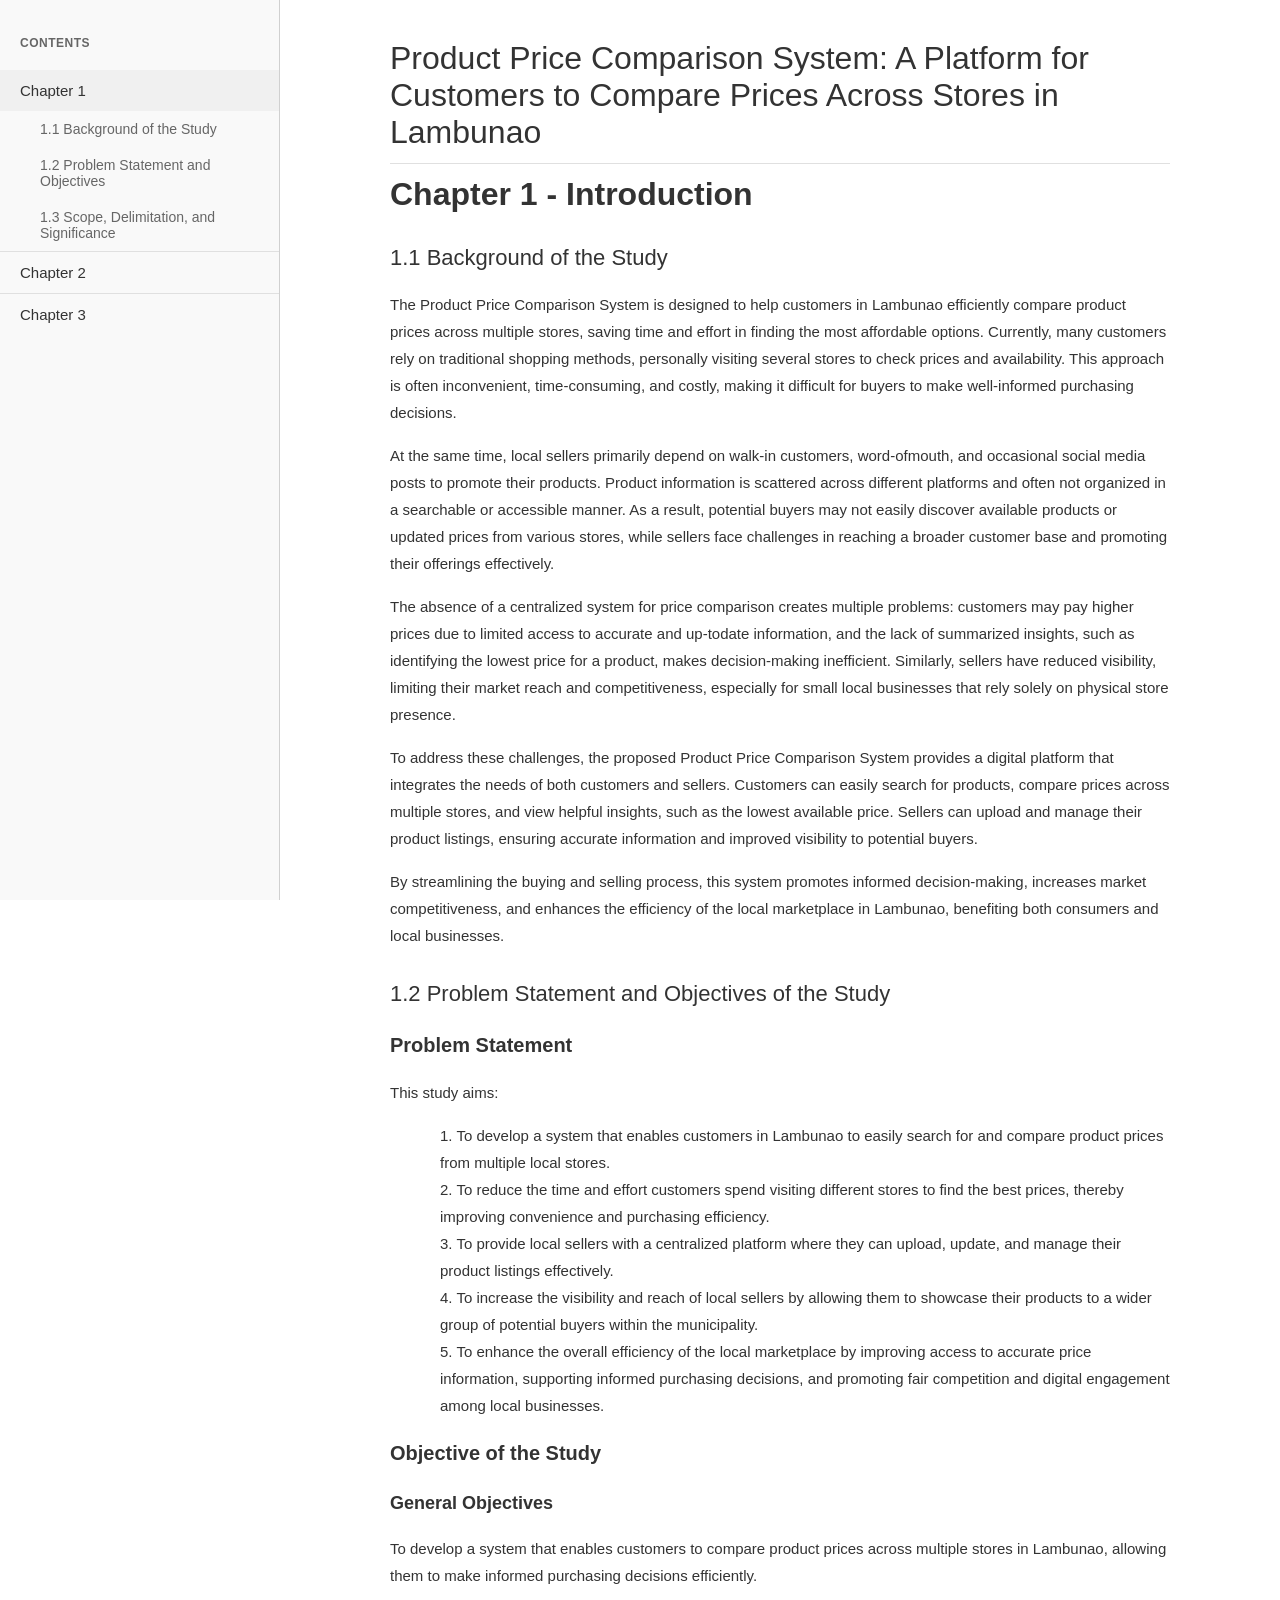
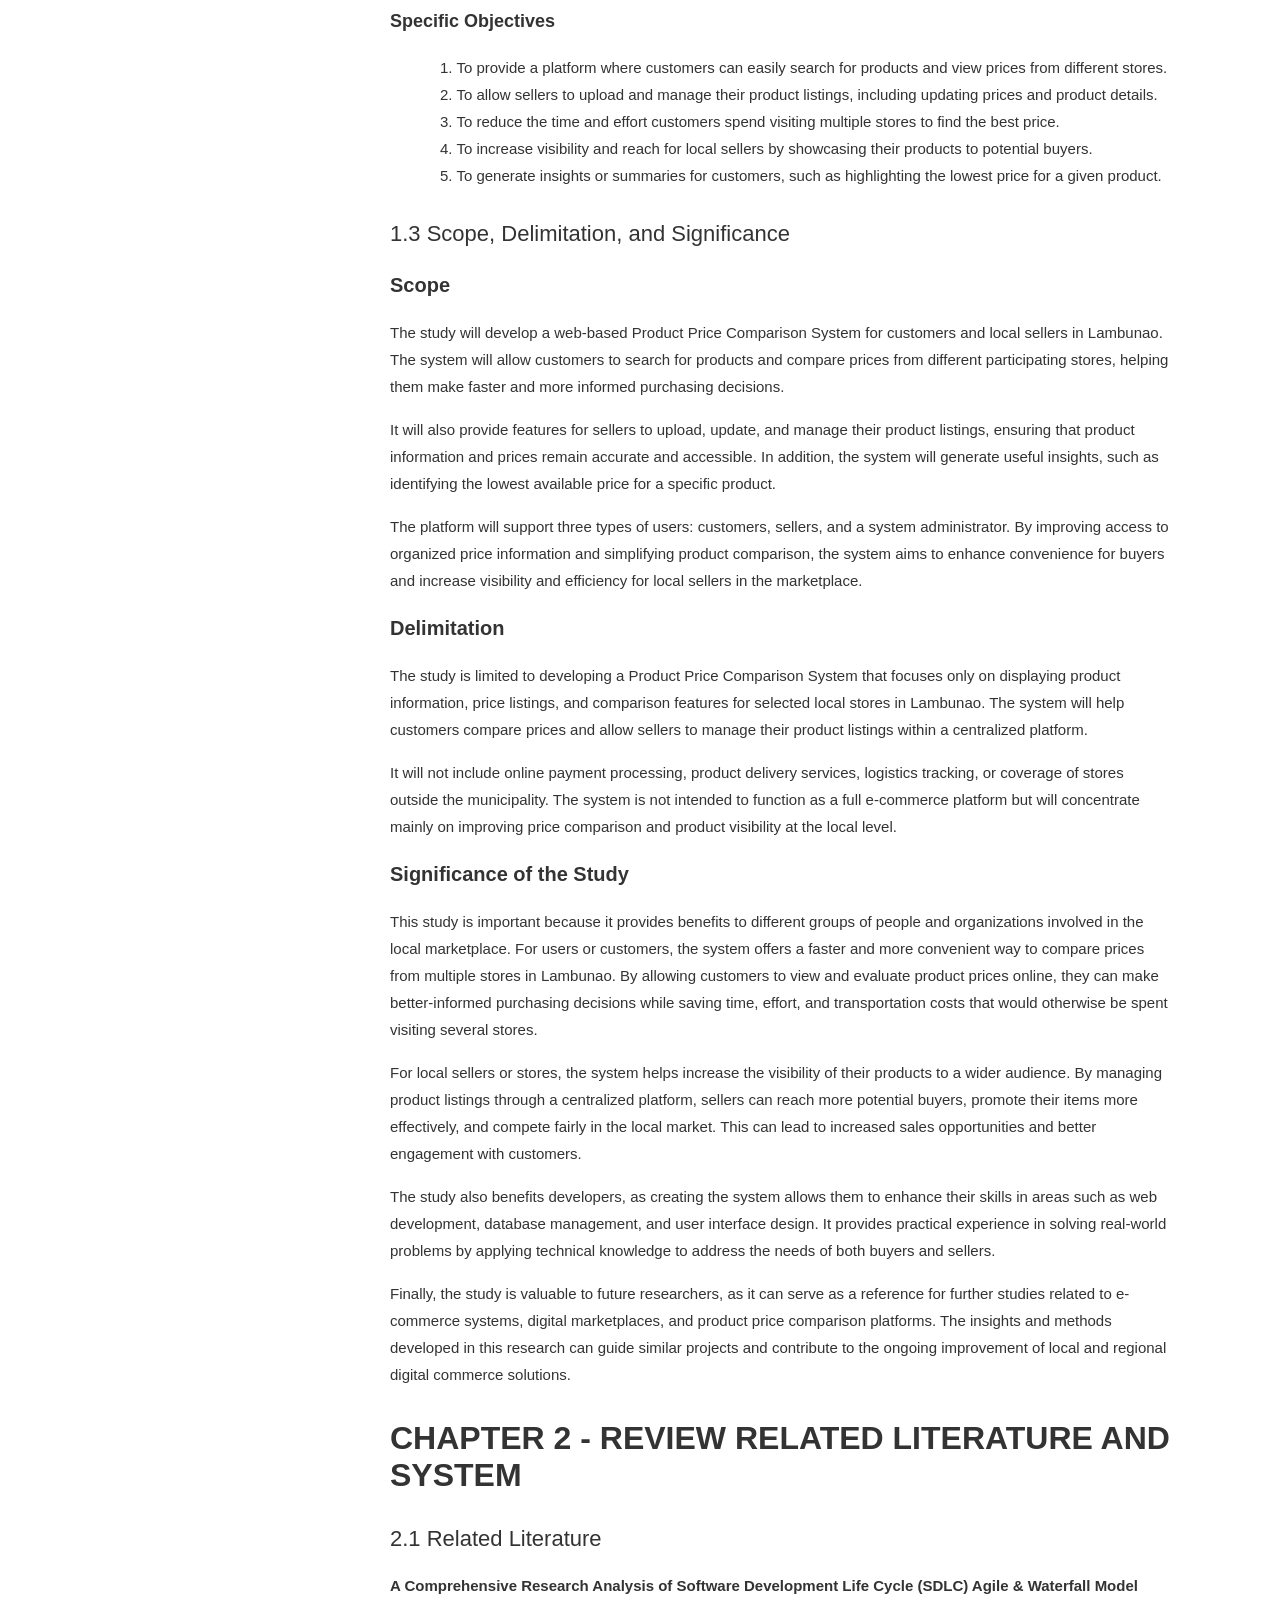
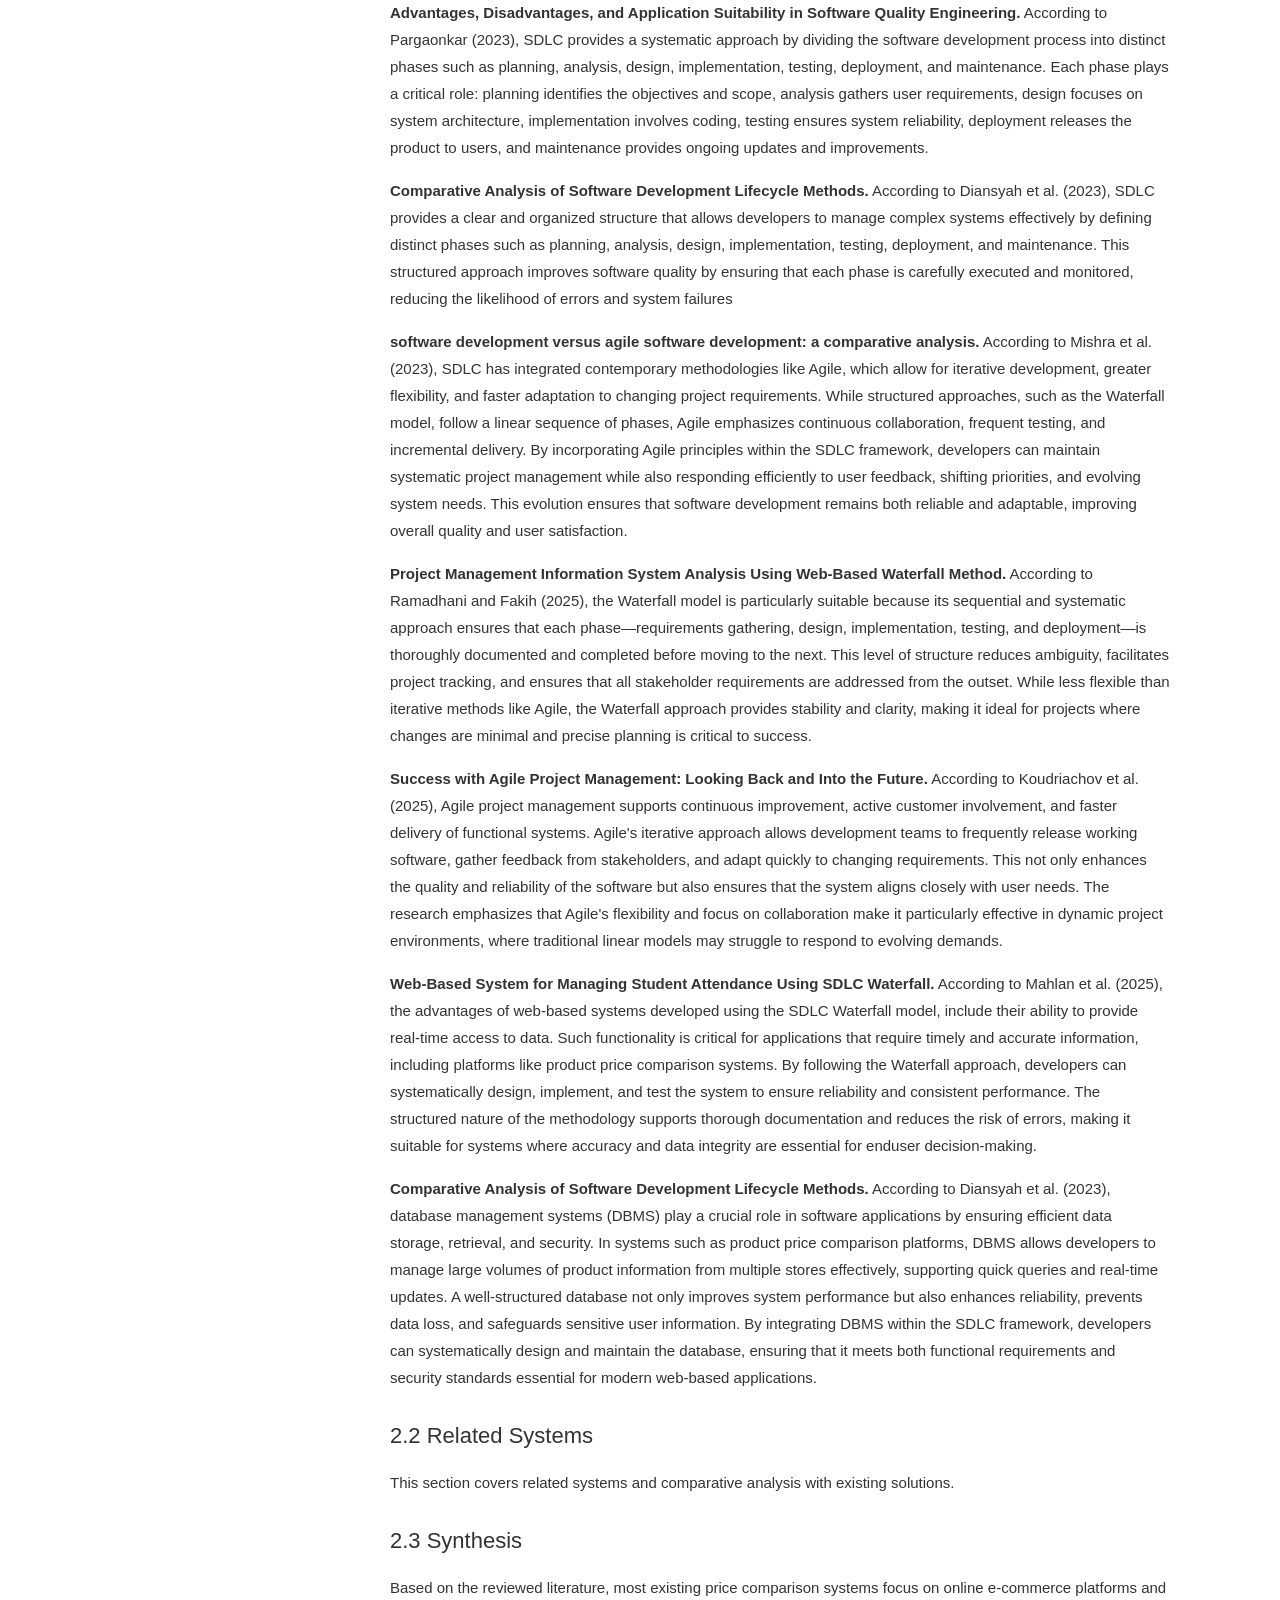
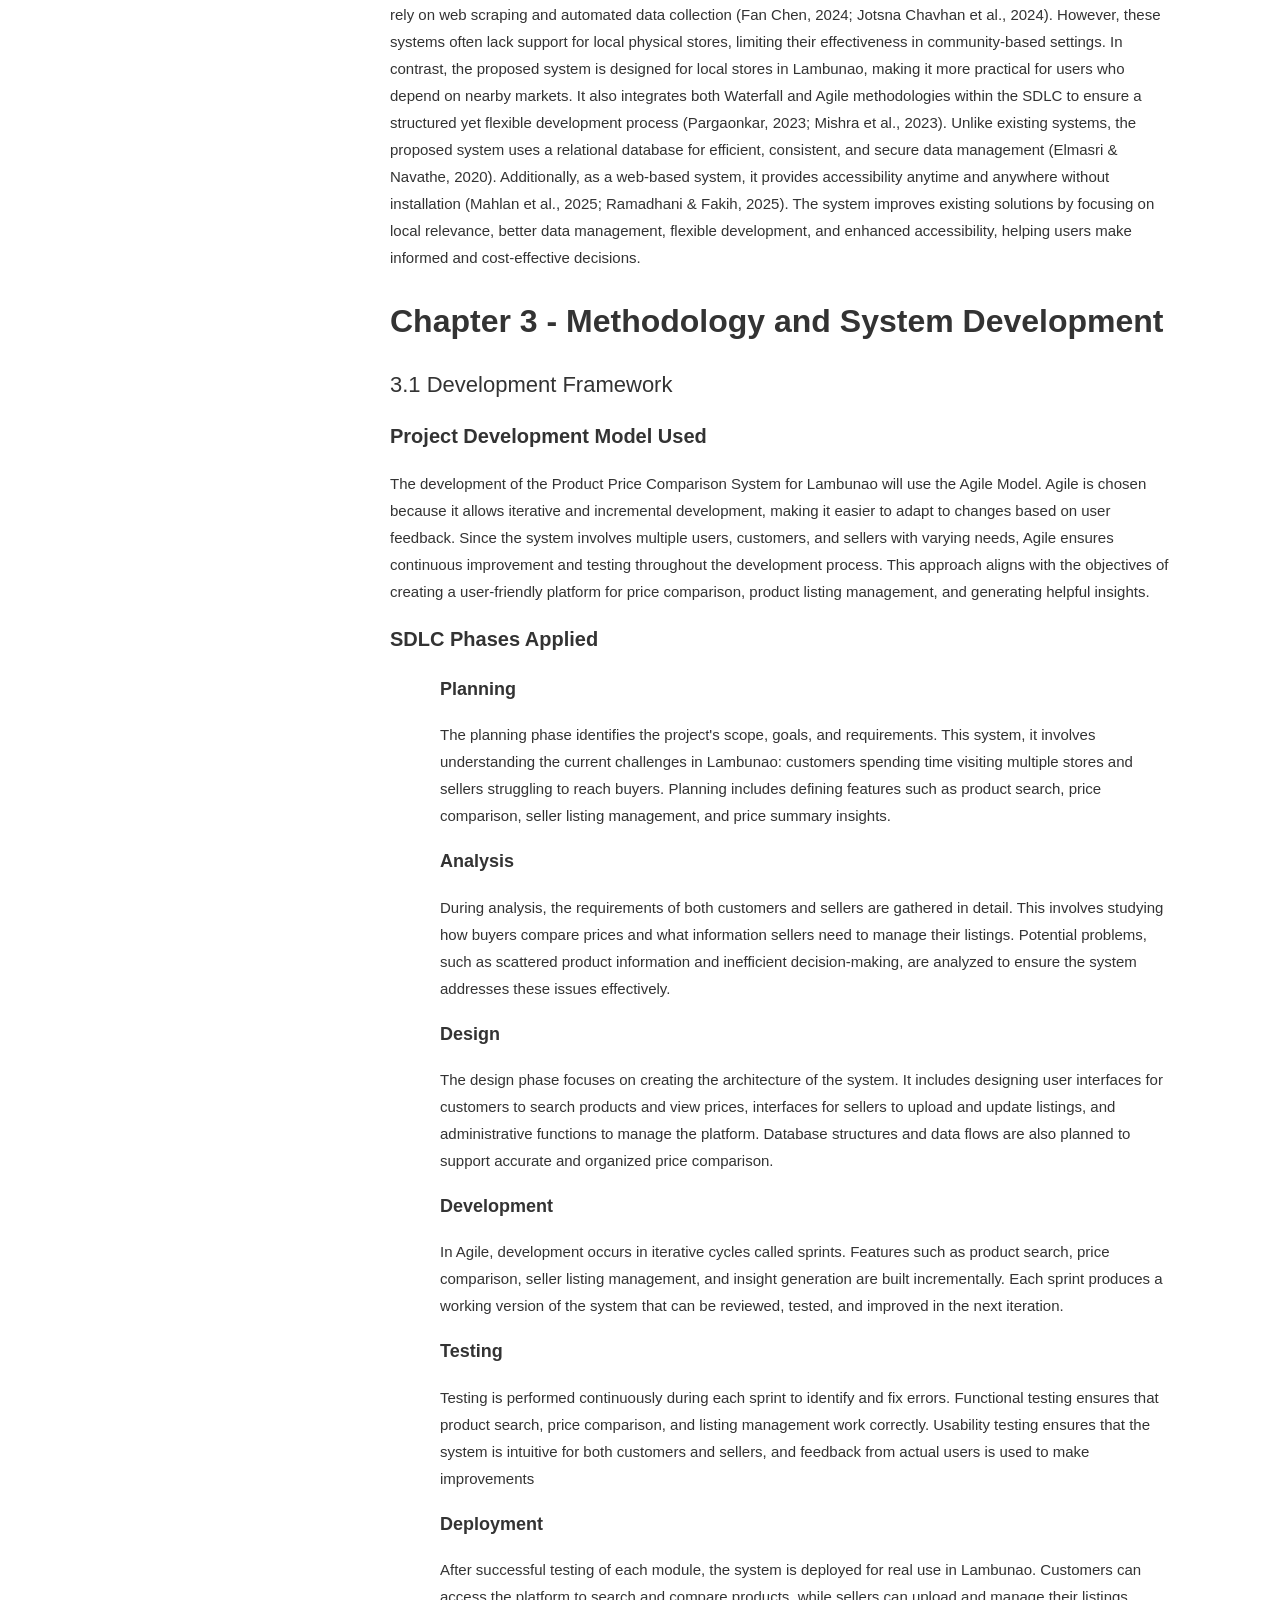
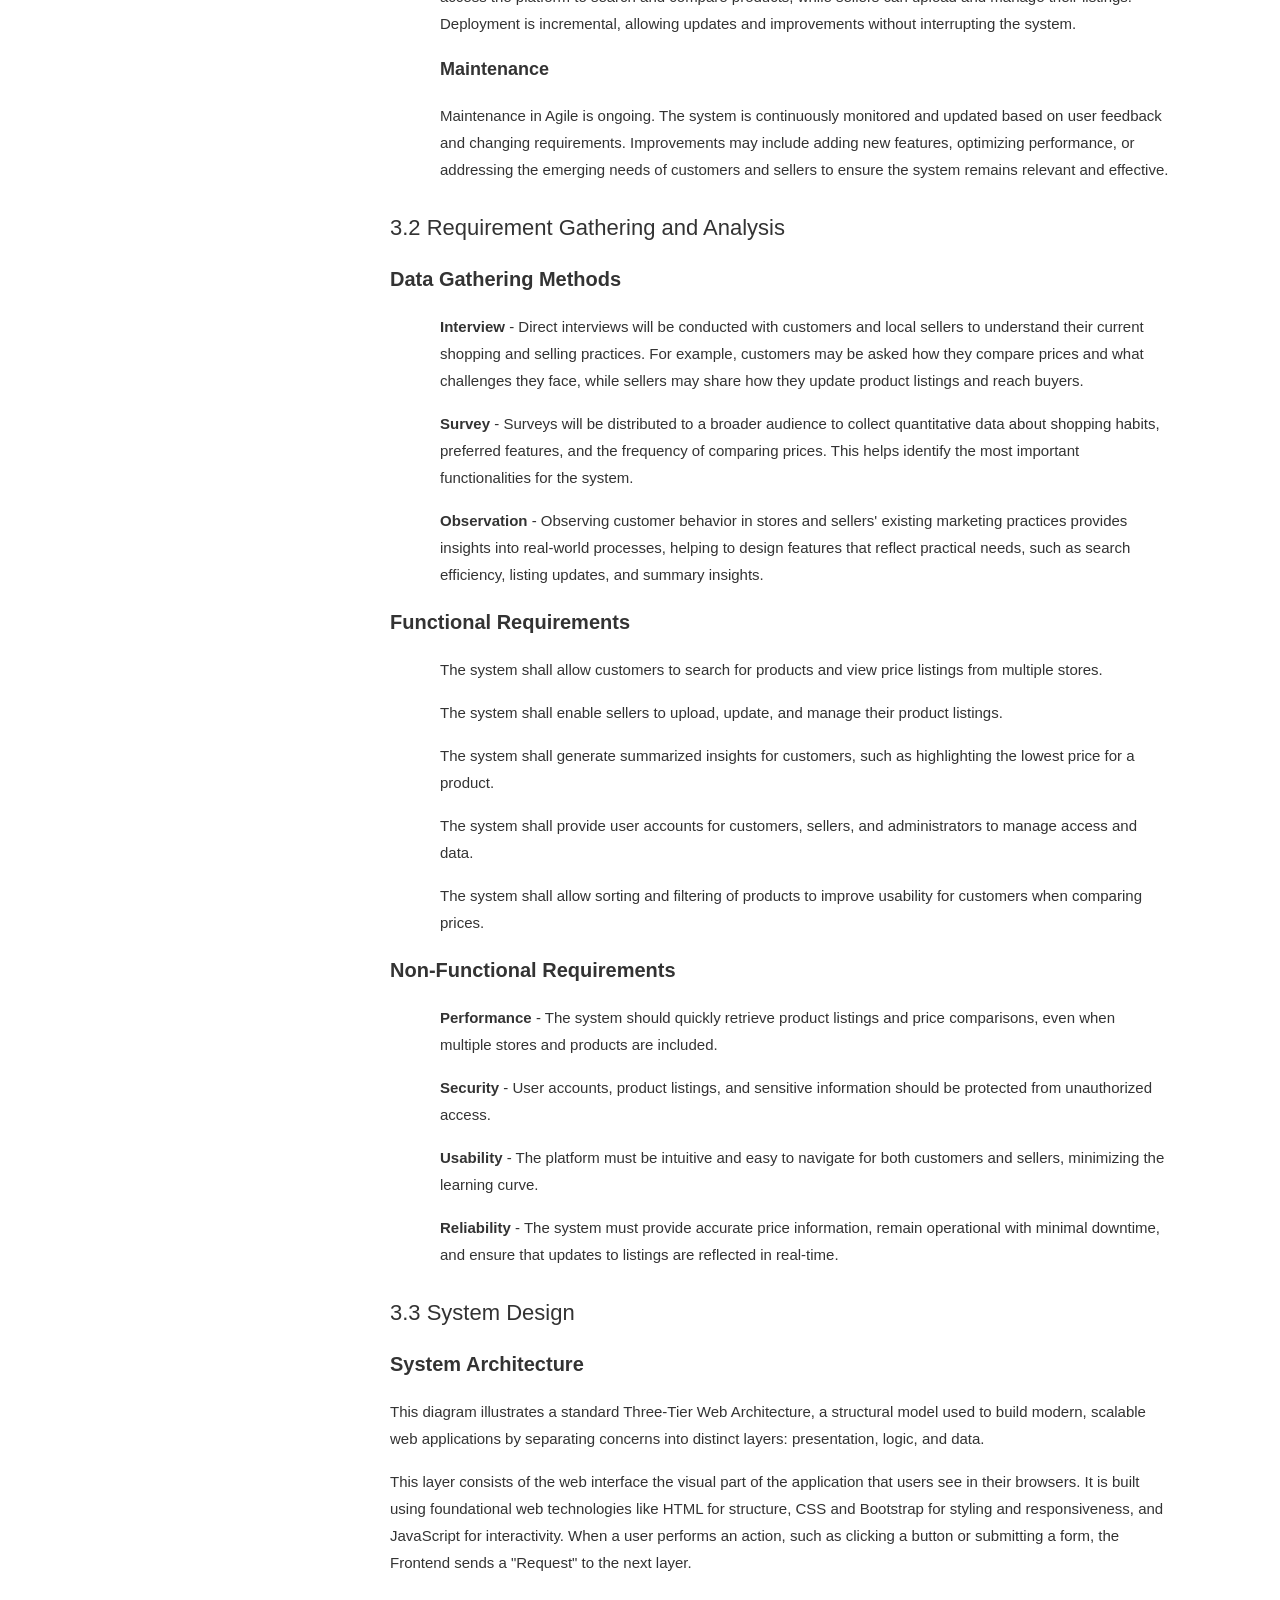
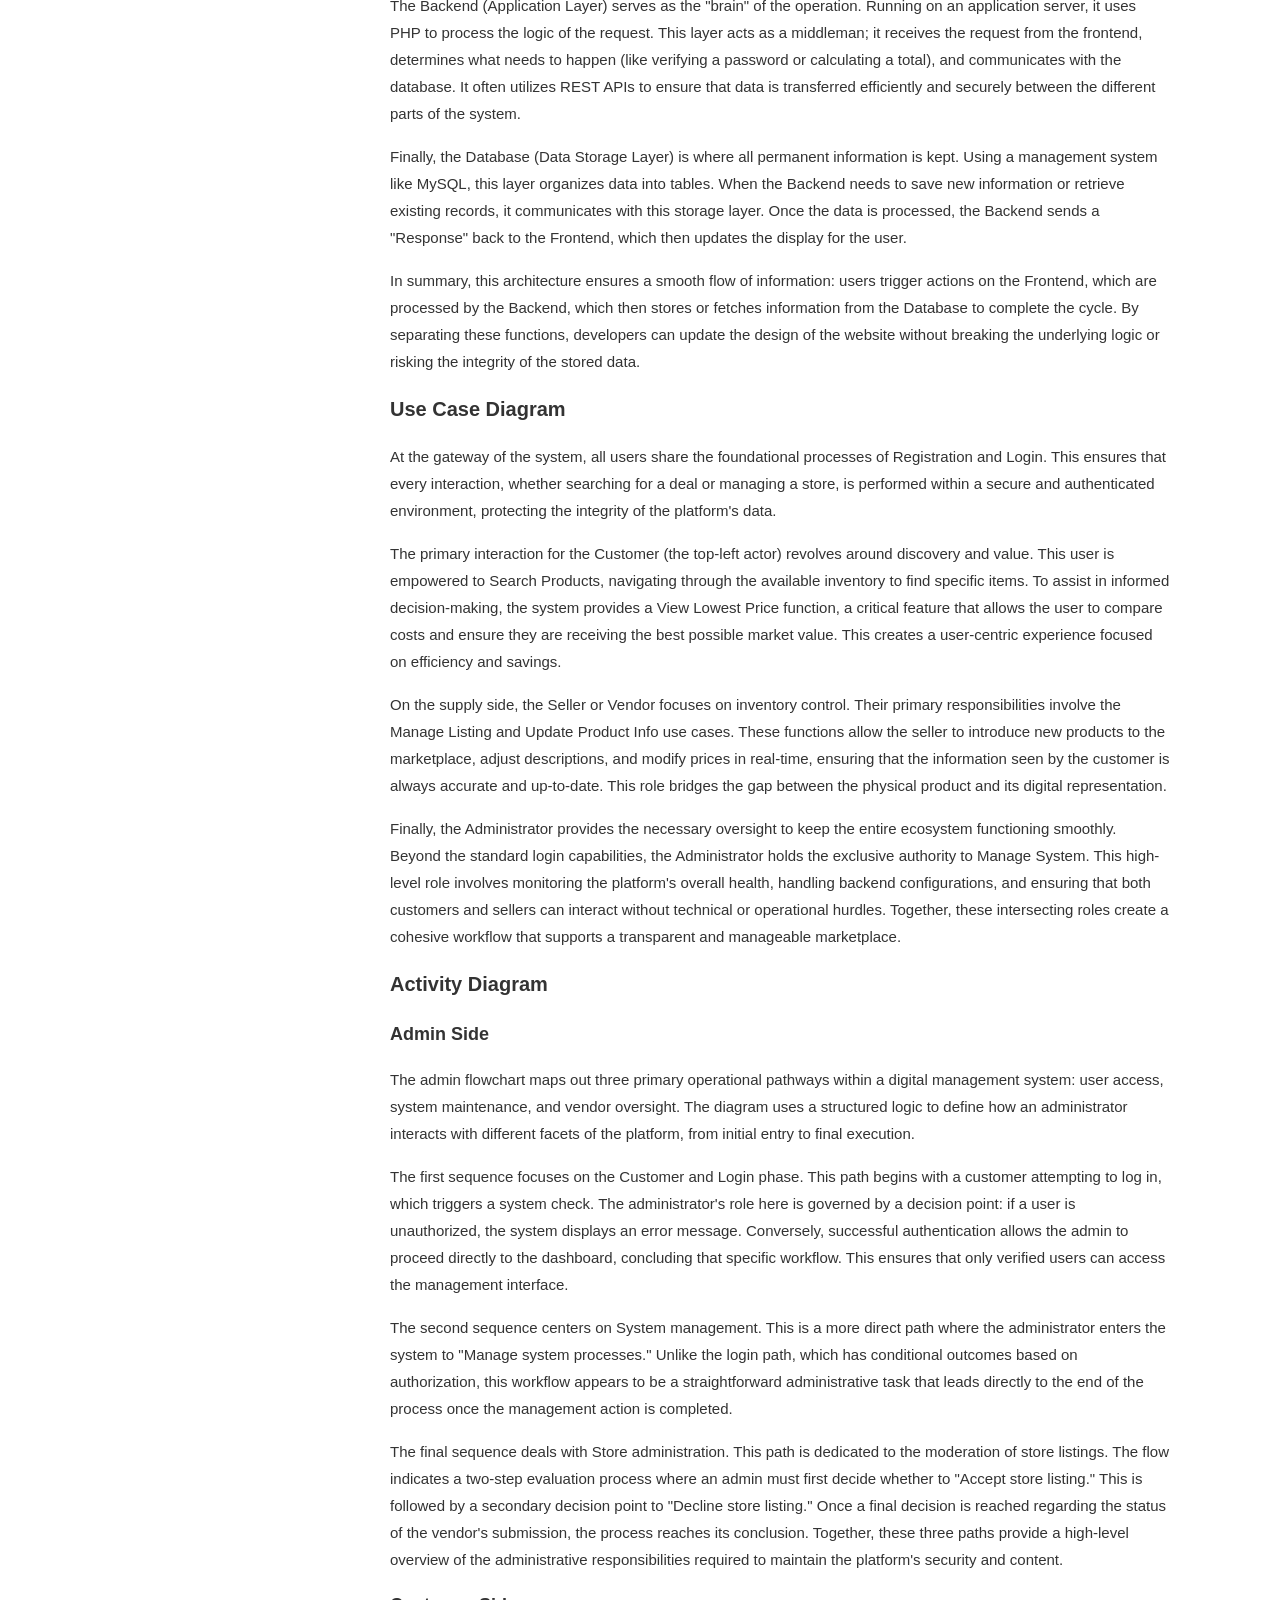
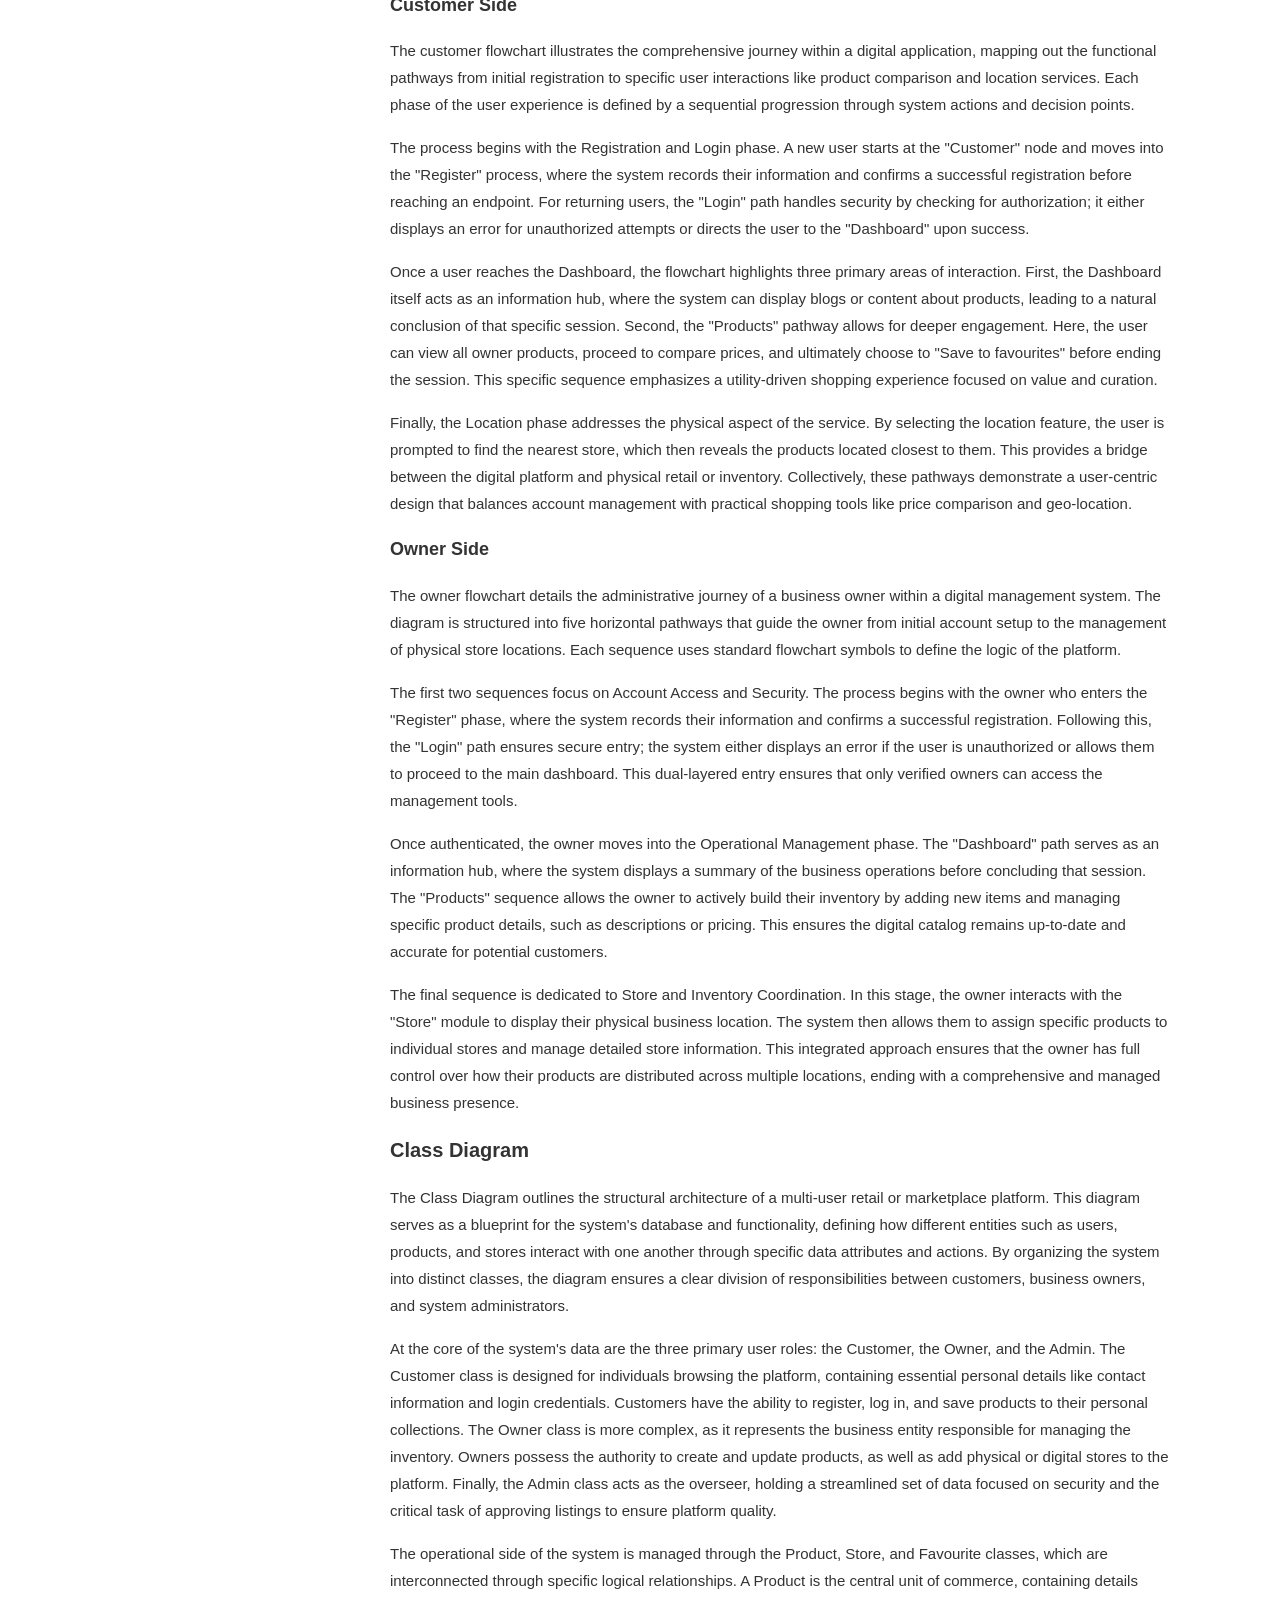
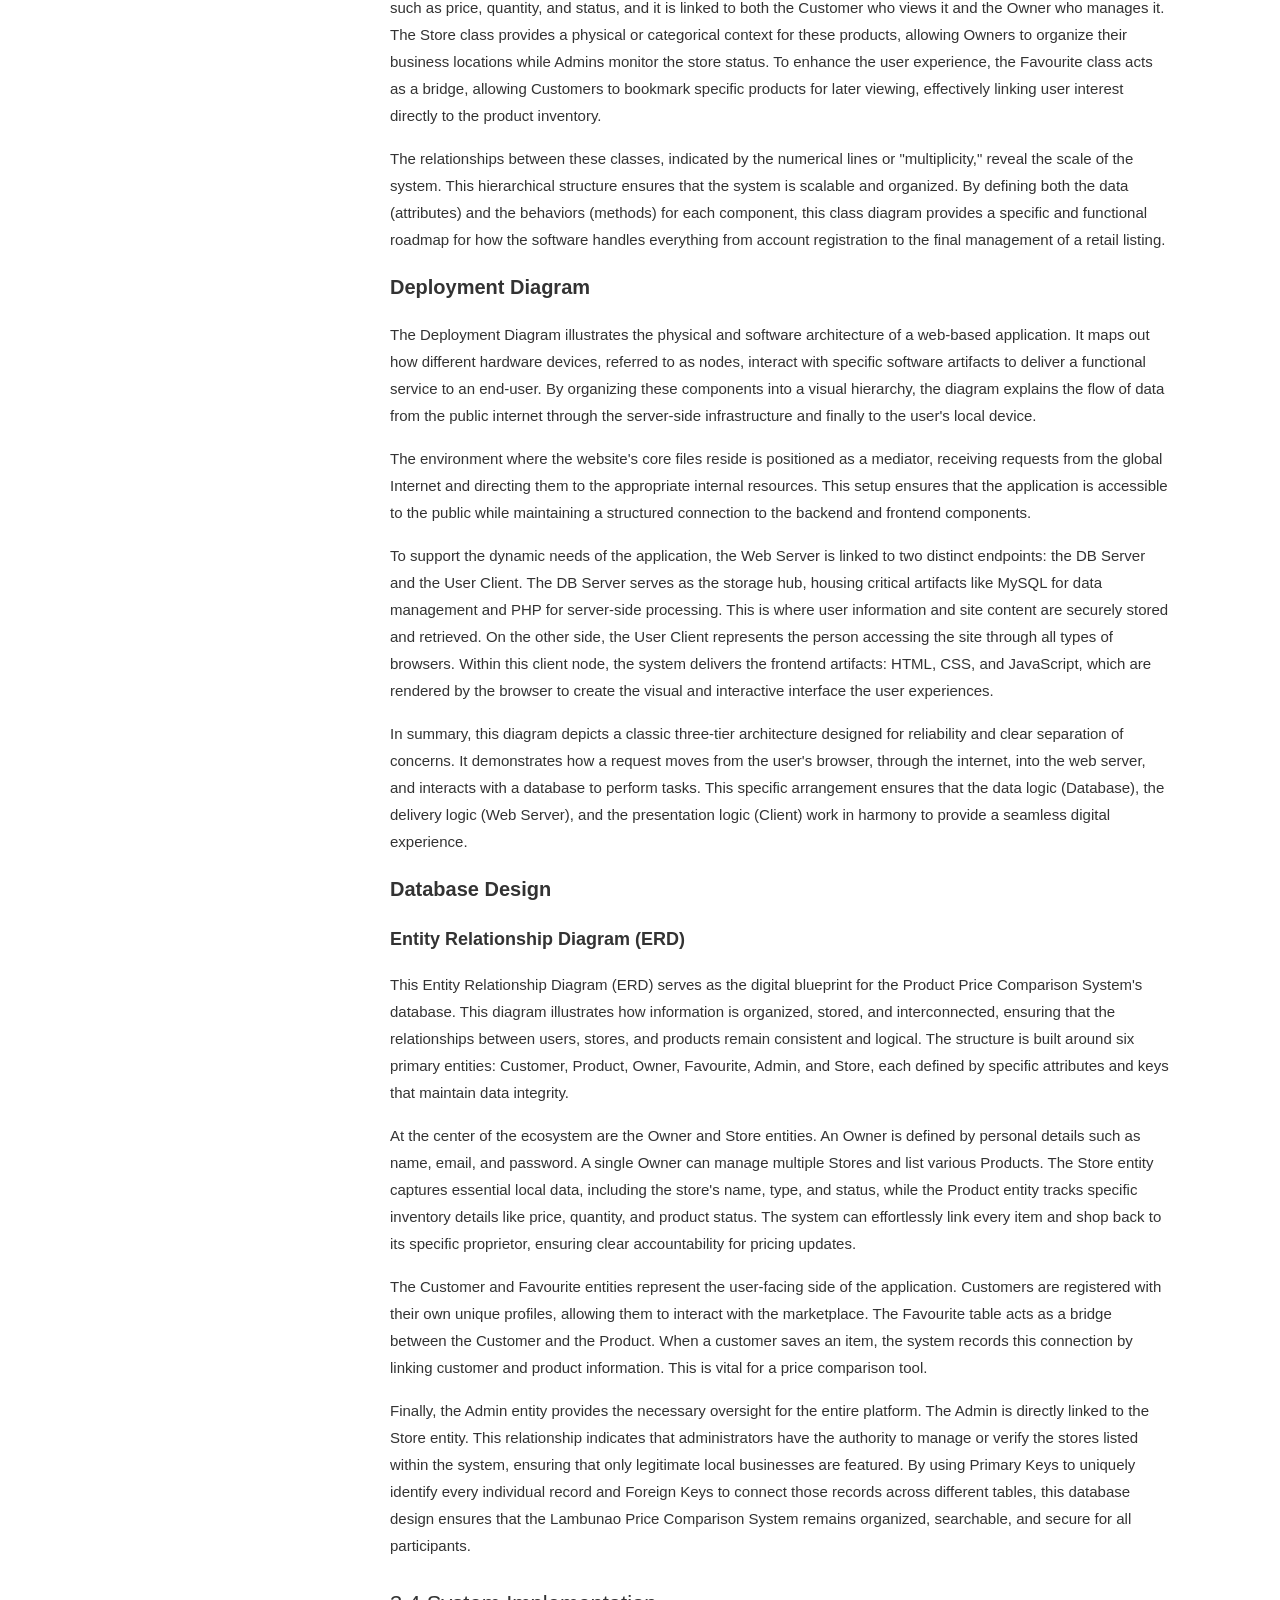
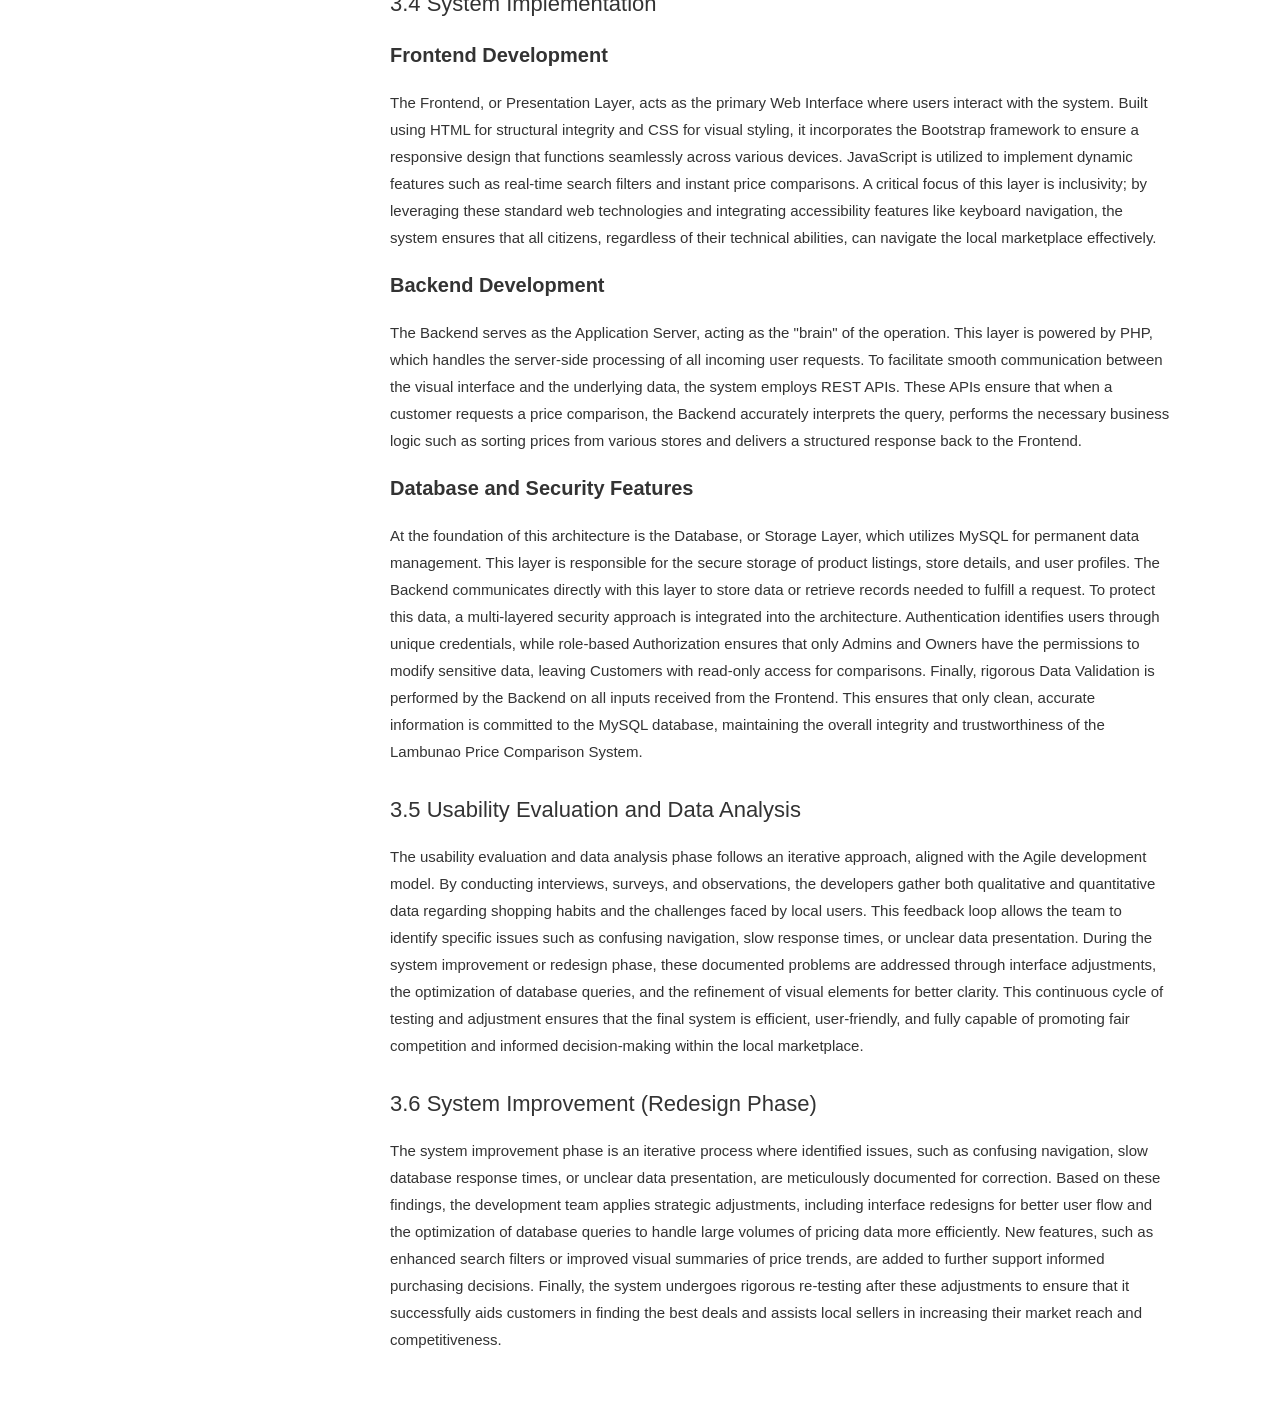
==== project_wikipedia.html @ 4e5f8e7c "Add files via upload" ====
<!DOCTYPE html>
<html lang="en">

<head>
    <meta charset="UTF-8">
    <meta name="viewport" content="width=device-width, initial-scale=1.0">
    <title>Wikipedia Style Article</title>
    <link rel="stylesheet" href="design.css">
</head>

<body>
    <div class="container">
        <div class="sidebar">
            <div class="sidebar-title">Contents</div>
            <!-- Chapter 1 -->
            <details class="sidebar-section" open>
                <summary>Chapter 1</summary>
                <div class="subsection">
                    <a href="#ch1-background" class="subsection-item">1.1 Background of the Study</a>
                    <a href="#ch1-problem" class="subsection-item">1.2 Problem Statement and Objectives</a>
                    <a href="#ch1-scope" class="subsection-item">1.3 Scope, Delimitation, and Significance</a>
                </div>
            </details>

            <!-- CHAPTER 2 -->
            <details class="sidebar-section">
                <summary>Chapter 2</summary>
                <div class="subsection">
                    <a href="#ch2-literature" class="subsection-item">2.1 Related Literature</a>
                    <a href="#ch2-systems" class="subsection-item">2.2 Related Systems</a>
                    <a href="#ch2-synthesis" class="subsection-item">2.3 Synthesis</a>
                </div>
            </details>

            <!-- CHAPTER 3 -->
            <details class="sidebar-section">
                <summary>Chapter 3</summary>
                <div class="subsection">
                    <a href="#ch3-framework" class="subsection-item">3.1 Development Framework</a>
                    <a href="#ch3-requirements" class="subsection-item">3.2 Requirement Gathering and Analysis</a>
                    <a href="#ch3-design" class="subsection-item">3.3 System Design</a>
                    <a href="#ch3-implementation" class="subsection-item">3.4 System Implementation</a>
                    <a href="#ch3-evaluation" class="subsection-item">3.5 Usability Evaluation and Data Analysis</a>
                    <a href="#ch3-improvement" class="subsection-item">3.6 System Improvement (Redesign Phase)</a>
                </div>
            </details>
        </div>

        <!-- title -->
        <div class="main-content">
            <h1 class="article-title">Product Price Comparison System: A Platform for Customers
                to Compare Prices Across Stores in Lambunao
            </h1>
            <!-- Chapter 1 -->
            <div class="chapter-content">
                <h1>Chapter 1 - Introduction</h1>

                <h2 id="ch1-background">1.1 Background of the Study</h2>
                <p>The Product Price Comparison System is designed to help customers in
                    Lambunao efficiently compare product prices across multiple stores, saving time and
                    effort in finding the most affordable options. Currently, many customers rely on
                    traditional shopping methods, personally visiting several stores to check prices and
                    availability. This approach is often inconvenient, time-consuming, and costly, making it
                    difficult for buyers to make well-informed purchasing decisions.</p>
                <p>At the same time, local sellers primarily depend on walk-in customers, word-ofmouth, and occasional
                    social media posts to promote their products. Product information
                    is scattered across different platforms and often not organized in a searchable or
                    accessible manner. As a result, potential buyers may not easily discover available
                    products or updated prices from various stores, while sellers face challenges in reaching
                    a broader customer base and promoting their offerings effectively.</p>
                <p>
                    The absence of a centralized system for price comparison creates multiple
                    problems: customers may pay higher prices due to limited access to accurate and up-todate
                    information, and the lack of summarized insights, such as identifying the lowest
                    price for a product, makes decision-making inefficient. Similarly, sellers have reduced
                    visibility, limiting their market reach and competitiveness, especially for small local
                    businesses that rely solely on physical store presence.
                </p>

                <p>
                    To address these challenges, the proposed Product Price Comparison System
                    provides a digital platform that integrates the needs of both customers and sellers.
                    Customers can easily search for products, compare prices across multiple stores, and
                    view helpful insights, such as the lowest available price. Sellers can upload and manage
                    their product listings, ensuring accurate information and improved visibility to potential
                    buyers.
                </p>
                <p>
                    By streamlining the buying and selling process, this system promotes informed
                    decision-making, increases market competitiveness, and enhances the efficiency of the
                    local marketplace in Lambunao, benefiting both consumers and local businesses.
                </p>

                <h2 id="ch1-problem">1.2 Problem Statement and Objectives of the Study</h2>
                <p style="font-weight: bold; font-size: 20px;">Problem Statement</p>
                <p>This study aims:</p>
                <p style="margin-left: 50px;">1. To develop a system that enables customers in Lambunao to easily search
                    for
                    and compare product prices from multiple local stores. <br>
                    2. To reduce the time and effort customers spend visiting different stores to find
                    the best prices, thereby improving convenience and purchasing efficiency. <br>
                    3. To provide local sellers with a centralized platform where they can upload,
                    update, and manage their product listings effectively.<br>
                    4. To increase the visibility and reach of local sellers by allowing them to
                    showcase their products to a wider group of potential buyers within the
                    municipality.<br>
                    5. To enhance the overall efficiency of the local marketplace by improving
                    access to accurate price information, supporting informed purchasing
                    decisions, and promoting fair competition and digital engagement among
                    local businesses.
                </p>

                <p style="font-weight: bold; font-size: 20px;">Objective of the Study</p>
                <p style="font-weight: bold; font-size: 18px;">General Objectives</p>
                <p>To develop a system that enables customers to compare product prices across
                    multiple stores in Lambunao, allowing them to make informed purchasing
                    decisions efficiently.
                </p>
                <p style="font-weight: bold; font-size: 18px;">Specific Objectives</p>
                <p style="margin-left: 50px;">1. To provide a platform where customers can easily search for products
                    and view
                    prices from different stores. <br>
                    2. To allow sellers to upload and manage their product listings, including updating
                    prices and product details. <br>
                    3. To reduce the time and effort customers spend visiting multiple stores to
                    find the best price. <br>
                    4. To increase visibility and reach for local sellers by showcasing their products to
                    potential buyers. <br>
                    5. To generate insights or summaries for customers, such as highlighting the lowest
                    price for a given product.
                </p>

                <h2 id="ch1-scope">1.3 Scope, Delimitation, and Significance</h2>
                <p style="font-weight: bold; font-size: 20px;">Scope</p>

                <p>The study will develop a web-based Product Price Comparison System for
                    customers and local sellers in Lambunao. The system will allow customers to search for
                    products and compare prices from different participating stores, helping them make
                    faster and more informed purchasing decisions.
                </p>
                <p>
                    It will also provide features for sellers to upload, update, and manage their
                    product listings, ensuring that product information and prices remain accurate and
                    accessible. In addition, the system will generate useful insights, such as identifying the
                    lowest available price for a specific product.
                </p>
                <p>
                    The platform will support three types of users: customers, sellers, and a system
                    administrator. By improving access to organized price information and simplifying
                    product comparison, the system aims to enhance convenience for buyers and increase
                    visibility and efficiency for local sellers in the marketplace.
                </p>

                <p style="font-weight: bold; font-size: 20px;">Delimitation</p>
                <p>
                    The study is limited to developing a Product Price Comparison System that
                    focuses only on displaying product information, price listings, and comparison features
                    for selected local stores in Lambunao. The system will help customers compare prices
                    and allow sellers to manage their product listings within a centralized platform.
                </p>
                <p>
                    It will not include online payment processing, product delivery services, logistics
                    tracking, or coverage of stores outside the municipality. The system is not intended to
                    function as a full e-commerce platform but will concentrate mainly on improving price
                    comparison and product visibility at the local level.
                </p>

                <p style="font-weight: bold; font-size: 20px;">Significance of the Study</p>
                <p>This study is important because it provides benefits to different groups of people
                    and organizations involved in the local marketplace. For users or customers, the system
                    offers a faster and more convenient way to compare prices from multiple stores in
                    Lambunao. By allowing customers to view and evaluate product prices online, they can
                    make better-informed purchasing decisions while saving time, effort, and transportation
                    costs that would otherwise be spent visiting several stores.
                </p>
                <p>
                    For local sellers or stores, the system helps increase the visibility of their
                    products to a wider audience. By managing product listings through a centralized
                    platform, sellers can reach more potential buyers, promote their items more effectively,
                    and compete fairly in the local market. This can lead to increased sales opportunities
                    and better engagement with customers.

                </p>
                <p>
                    The study also benefits developers, as creating the system allows them to
                    enhance their skills in areas such as web development, database management, and user interface
                    design. It provides practical experience in solving real-world problems by
                    applying technical knowledge to address the needs of both buyers and sellers.
                </p>
                <p>
                    Finally, the study is valuable to future researchers, as it can serve as a reference
                    for further studies related to e-commerce systems, digital marketplaces, and product
                    price comparison platforms. The insights and methods developed in this research can
                    guide similar projects and contribute to the ongoing improvement of local and regional
                    digital commerce solutions.
                </p>
            </div>

            <!-- CHAPTER 2 -->
            <div class="chapter-content">
                <h1>CHAPTER 2 - REVIEW RELATED LITERATURE AND SYSTEM</h1>

                <h2 id="ch2-literature">2.1 Related Literature</h2>
                <p>
                    <strong>A Comprehensive Research Analysis of Software Development Life
                        Cycle (SDLC) Agile & Waterfall Model Advantages, Disadvantages, and
                        Application Suitability in Software Quality Engineering.</strong> According to Pargaonkar
                    (2023), SDLC provides a systematic approach by dividing the software development
                    process into distinct phases such as planning, analysis, design, implementation, testing,
                    deployment, and maintenance. Each phase plays a critical role: planning identifies the
                    objectives and scope, analysis gathers user requirements, design focuses on system
                    architecture, implementation involves coding, testing ensures system reliability,
                    deployment releases the product to users, and maintenance provides ongoing updates
                    and improvements.

                </p>
                <p>
                    <strong>Comparative Analysis of Software Development Lifecycle Methods.</strong>
                    According to Diansyah et al. (2023), SDLC provides a clear and organized structure that
                    allows developers to manage complex systems effectively by defining distinct phases
                    such as planning, analysis, design, implementation, testing, deployment, and
                    maintenance. This structured approach improves software quality by ensuring that each
                    phase is carefully executed and monitored, reducing the likelihood of errors and system
                    failures
                </p>
                <p>
                    <strong>software development versus agile software development:
                        a comparative analysis.</strong> According to Mishra et al. (2023), SDLC has integrated
                    contemporary methodologies like Agile, which allow for iterative development, greater
                    flexibility, and faster adaptation to changing project requirements. While structured
                    approaches, such as the Waterfall model, follow a linear sequence of phases, Agile
                    emphasizes continuous collaboration, frequent testing, and incremental delivery. By
                    incorporating Agile principles within the SDLC framework, developers can maintain
                    systematic project management while also responding efficiently to user feedback, shifting
                    priorities, and evolving system needs. This evolution ensures that software
                    development remains both reliable and adaptable, improving overall quality and user
                    satisfaction.
                </p>
                <p>
                    <strong>Project Management Information System Analysis Using Web-Based
                        Waterfall Method.</strong> According to Ramadhani and Fakih (2025), the Waterfall model is
                    particularly suitable because its sequential and systematic approach ensures that each
                    phase—requirements gathering, design, implementation, testing, and deployment—is
                    thoroughly documented and completed before moving to the next. This level of
                    structure reduces ambiguity, facilitates project tracking, and ensures that all stakeholder
                    requirements are addressed from the outset. While less flexible than iterative methods
                    like Agile, the Waterfall approach provides stability and clarity, making it ideal for
                    projects where changes are minimal and precise planning is critical to success.

                </p>
                <p>
                    <strong>Success with Agile Project Management: Looking Back and Into the
                        Future.</strong> According to Koudriachov et al. (2025), Agile project management supports
                    continuous improvement, active customer involvement, and faster delivery of functional
                    systems. Agile's iterative approach allows development teams to frequently release
                    working software, gather feedback from stakeholders, and adapt quickly to changing
                    requirements. This not only enhances the quality and reliability of the software but also
                    ensures that the system aligns closely with user needs. The research emphasizes that
                    Agile's flexibility and focus on collaboration make it particularly effective in dynamic
                    project environments, where traditional linear models may struggle to respond to
                    evolving demands.
                </p>
                <p>
                    <strong>Web-Based System for Managing Student Attendance Using SDLC
                        Waterfall.</strong> According to Mahlan et al. (2025), the advantages of web-based systems
                    developed using the SDLC Waterfall model, include their ability to provide real-time
                    access to data. Such functionality is critical for applications that require timely and
                    accurate information, including platforms like product price comparison systems. By following the
                    Waterfall approach, developers can systematically design, implement, and
                    test the system to ensure reliability and consistent performance. The structured nature
                    of the methodology supports thorough documentation and reduces the risk of errors,
                    making it suitable for systems where accuracy and data integrity are essential for enduser
                    decision-making.
                </p>
                <p>
                    <strong>Comparative Analysis of Software Development Lifecycle Methods.</strong>
                    According to Diansyah et al. (2023), database management systems (DBMS) play a
                    crucial role in software applications by ensuring efficient data storage, retrieval, and
                    security. In systems such as product price comparison platforms, DBMS allows
                    developers to manage large volumes of product information from multiple stores
                    effectively, supporting quick queries and real-time updates. A well-structured database
                    not only improves system performance but also enhances reliability, prevents data loss,
                    and safeguards sensitive user information. By integrating DBMS within the SDLC
                    framework, developers can systematically design and maintain the database, ensuring
                    that it meets both functional requirements and security standards essential for modern
                    web-based applications.
                </p>

                <h2 id="ch2-systems">2.2 Related Systems</h2>
                <p>This section covers related systems and comparative analysis with existing solutions.</p>

                <h2 id="ch2-synthesis">2.3 Synthesis</h2>
                <p>
                    Based on the reviewed literature, most existing price comparison systems focus
                    on online e-commerce platforms and rely on web scraping and automated data
                    collection (Fan Chen, 2024; Jotsna Chavhan et al., 2024). However, these systems often
                    lack support for local physical stores, limiting their effectiveness in community-based
                    settings. In contrast, the proposed system is designed for local stores in Lambunao,
                    making it more practical for users who depend on nearby markets. It also integrates
                    both Waterfall and Agile methodologies within the SDLC to ensure a structured yet
                    flexible development process (Pargaonkar, 2023; Mishra et al., 2023). Unlike existing
                    systems, the proposed system uses a relational database for efficient, consistent, and
                    secure data management (Elmasri & Navathe, 2020). Additionally, as a web-based
                    system, it provides accessibility anytime and anywhere without installation (Mahlan et
                    al., 2025; Ramadhani & Fakih, 2025). The system improves existing solutions by
                    focusing on local relevance, better data management, flexible development, and
                    enhanced accessibility, helping users make informed and cost-effective decisions.
                </p>
            </div>

            <!-- CHAPTER 3 -->
            <div class="chapter-content">
                <h1>Chapter 3 - Methodology and System Development</h1>

                <h2 id="ch3-framework">3.1 Development Framework</h2>
                <p style="font-weight: bold; font-size: 20px;">Project Development Model Used</p>
                <p>
                    The development of the Product Price Comparison System for Lambunao will use
                    the Agile Model. Agile is chosen because it allows iterative and incremental
                    development, making it easier to adapt to changes based on user feedback. Since the
                    system involves multiple users, customers, and sellers with varying needs, Agile ensures
                    continuous improvement and testing throughout the development process. This
                    approach aligns with the objectives of creating a user-friendly platform for price
                    comparison, product listing management, and generating helpful insights.
                </p>

                <p style="font-weight: bold; font-size: 20px;">SDLC Phases Applied</p>
                <div style="margin-left: 50px;">
                    <p style="font-weight: bold; font-size: 18px;">Planning</p>
                    <p>
                        The planning phase identifies the project's scope, goals, and requirements. This
                        system, it involves understanding the current challenges in Lambunao: customers
                        spending time visiting multiple stores and sellers struggling to reach buyers. Planning
                        includes defining features such as product search, price comparison, seller listing
                        management, and price summary insights.
                    </p>
                    <p style="font-weight: bold; font-size: 18px;">Analysis</p>
                    <p>
                        During analysis, the requirements of both customers and sellers are gathered in
                        detail. This involves studying how buyers compare prices and what information
                        sellers need to manage their listings. Potential problems, such as scattered product information
                        and inefficient decision-making, are analyzed to ensure the system
                        addresses these issues effectively.
                    </p>
                    <p style="font-weight: bold; font-size: 18px;">Design</p>
                    <p>
                        The design phase focuses on creating the architecture of the system. It includes
                        designing user interfaces for customers to search products and view prices,
                        interfaces for sellers to upload and update listings, and administrative functions to
                        manage the platform. Database structures and data flows are also planned to
                        support accurate and organized price comparison.
                    </p>
                    <p style="font-weight: bold; font-size: 18px;">Development</p>
                    <p>
                        In Agile, development occurs in iterative cycles called sprints. Features such as
                        product search, price comparison, seller listing management, and insight generation
                        are built incrementally. Each sprint produces a working version of the system that
                        can be reviewed, tested, and improved in the next iteration.
                    </p>
                    <p style="font-weight: bold; font-size: 18px;">Testing</p>
                    <p>
                        Testing is performed continuously during each sprint to identify and fix errors.
                        Functional testing ensures that product search, price comparison, and listing
                        management work correctly. Usability testing ensures that the system is intuitive for
                        both customers and sellers, and feedback from actual users is used to make
                        improvements
                    </p>
                    <p style="font-weight: bold; font-size: 18px;">Deployment</p>
                    <p>
                        After successful testing of each module, the system is deployed for real use in
                        Lambunao. Customers can access the platform to search and compare products,
                        while sellers can upload and manage their listings. Deployment is incremental,
                        allowing updates and improvements without interrupting the system.
                    </p>
                    <p style="font-weight: bold; font-size: 18px;">Maintenance</p>
                    <p>
                        Maintenance in Agile is ongoing. The system is continuously monitored and updated
                        based on user feedback and changing requirements. Improvements may include adding new features,
                        optimizing performance, or addressing the emerging needs of
                        customers and sellers to ensure the system remains relevant and effective.
                    </p>
                </div>

                <h2 id="ch3-requirements">3.2 Requirement Gathering and Analysis</h2>
                <p style="font-weight: bold; font-size: 20px;">Data Gathering Methods</p>
                <div style="margin-left: 50px;">
                    <p>
                        <strong>Interview</strong>
                        - Direct interviews will be conducted with customers and local sellers
                        to understand their current shopping and selling practices. For example,
                        customers may be asked how they compare prices and what challenges they
                        face, while sellers may share how they update product listings and reach buyers.
                    </p>
                    <p>
                        <strong>Survey</strong> - Surveys will be distributed to a broader audience to collect
                        quantitative
                        data about shopping habits, preferred features, and the frequency of comparing
                        prices. This helps identify the most important functionalities for the system.
                    </p>
                    <p>
                        <strong>Observation</strong> - Observing customer behavior in stores and sellers' existing
                        marketing practices provides insights into real-world processes, helping to design
                        features that reflect practical needs, such as search efficiency, listing updates,
                        and summary insights.
                    </p>
                </div>
                <p style="font-weight: bold; font-size: 20px;">Functional Requirements</p>
                <div style="margin-left: 50px;">
                    <p>The system shall allow customers to search for products and view price listings from multiple stores.</p>
                    <p>The system shall enable sellers to upload, update, and manage their product listings.</p>
                    <p>The system shall generate summarized insights for customers, such as highlighting the lowest price for a product.</p>
                    <p>The system shall provide user accounts for customers, sellers, and administrators to manage access and data.</p>
                    <p>The system shall allow sorting and filtering of products to improve usability for customers when comparing prices.</p>
                </div>
                <p style="font-weight: bold; font-size: 20px;">Non-Functional Requirements</p>
                <div style="margin-left: 50px;">
                    <p>
                        <strong>Performance</strong> - The system should quickly retrieve product listings and price
                        comparisons, even when multiple stores and products are included.
                    </p>
                    <p>
                        <strong>Security</strong> - User accounts, product listings, and sensitive information should be
                        protected from unauthorized access.
                    </p>
                    <p>
                        <strong>Usability</strong> - The platform must be intuitive and easy to navigate for both
                        customers and sellers, minimizing the learning curve.
                    </p>
                    <p>
                        <strong>Reliability</strong> - The system must provide accurate price information, remain
                        operational with minimal downtime, and ensure that updates to listings are reflected
                        in real-time.
                    </p>
                </div>

                <h2 id="ch3-design">3.3 System Design</h2>
                <p style="font-weight: bold; font-size: 20px;">System Architecture</p>
                <p>
                    This diagram illustrates a standard Three-Tier Web
                    Architecture, a structural model used to build modern, scalable web applications by
                    separating concerns into distinct layers: presentation, logic, and data.
                </p>
                <p>
                    This layer consists of the web interface the visual part of the application that users see
                    in their browsers. It is built using foundational web technologies like HTML for
                    structure, CSS and Bootstrap for styling and responsiveness, and JavaScript for
                    interactivity. When a user performs an action, such as clicking a button or submitting a
                    form, the Frontend sends a "Request" to the next layer.
                </p>
                <p>
                    The Backend (Application Layer) serves as the "brain" of the operation. Running on an
                    application server, it uses PHP to process the logic of the request. This layer acts as a
                    middleman; it receives the request from the frontend, determines what needs to happen
                    (like verifying a password or calculating a total), and communicates with the database.
                    It often utilizes REST APIs to ensure that data is transferred efficiently and securely
                    between the different parts of the system.
                </p>
                <p>
                    Finally, the Database (Data Storage Layer) is where all permanent information is kept.
                    Using a management system like MySQL, this layer organizes data into tables. When the
                    Backend needs to save new information or retrieve existing records, it communicates
                    with this storage layer. Once the data is processed, the Backend sends a "Response"
                    back to the Frontend, which then updates the display for the user.
                </p>
                <p>
                    In summary, this architecture ensures a smooth flow of information: users trigger
                    actions on the Frontend, which are processed by the Backend, which then stores or
                    fetches information from the Database to complete the cycle. By separating these
                    functions, developers can update the design of the website without breaking the
                    underlying logic or risking the integrity of the stored data.
                </p>

                <p style="font-weight: bold; font-size: 20px;">Use Case Diagram</p>
                <p>
                    At the gateway of the system, all users share the foundational processes
                    of Registration and Login. This ensures that every interaction, whether searching for a
                    deal or managing a store, is performed within a secure and authenticated environment,
                    protecting the integrity of the platform's data.
                </p>
                <p>
                    The primary interaction for the Customer (the top-left actor) revolves around
                    discovery and value. This user is empowered to Search Products, navigating through the
                    available inventory to find specific items. To assist in informed decision-making, the
                    system provides a View Lowest Price function, a critical feature that allows the user to
                    compare costs and ensure they are receiving the best possible market value. This
                    creates a user-centric experience focused on efficiency and savings.
                </p>
                <p>
                    On the supply side, the Seller or Vendor focuses on inventory control. Their primary responsibilities involve the Manage Listing and Update Product Info use cases. These functions allow the seller to introduce new products to the marketplace, adjust descriptions, and modify prices in real-time, ensuring that the information seen by the customer is always accurate and up-to-date. This role bridges the gap between the physical product and its digital representation.
                </p>
                <p>
                    Finally, the Administrator provides the necessary oversight to keep the entire ecosystem functioning smoothly. Beyond the standard login capabilities, the Administrator holds the exclusive authority to Manage System. This high-level role involves monitoring the platform's overall health, handling backend configurations, and ensuring that both customers and sellers can interact without technical or operational hurdles. Together, these intersecting roles create a cohesive workflow that supports a transparent and manageable marketplace.
                </p>

                <p style="font-weight: bold; font-size: 20px;">Activity Diagram</p>
                <p style="font-weight: bold; font-size: 18px;">Admin Side</p>
                <p>
                    The admin flowchart maps out three primary operational pathways within a digital management system: user access, system maintenance, and vendor oversight. The diagram uses a structured logic to define how an administrator interacts with different facets of the platform, from initial entry to final execution.
                </p>
                <p>
                    The first sequence focuses on the Customer and Login phase. This path begins
                    with a customer attempting to log in, which triggers a system check. The administrator's
                    role here is governed by a decision point: if a user is unauthorized, the system displays
                    an error message. Conversely, successful authentication allows the admin to proceed
                    directly to the dashboard, concluding that specific workflow. This ensures that only
                    verified users can access the management interface.
                </p>
                <p>
                    The second sequence centers on System management. This is a more direct path
                    where the administrator enters the system to "Manage system processes." Unlike the
                    login path, which has conditional outcomes based on authorization, this workflow appears to be a
                    straightforward administrative task that leads directly to the end of the
                    process once the management action is completed.
                </p>
                <p>
                    The final sequence deals with Store administration. This path is dedicated to the
                    moderation of store listings. The flow indicates a two-step evaluation process where an
                    admin must first decide whether to "Accept store listing." This is followed by a
                    secondary decision point to "Decline store listing." Once a final decision is reached
                    regarding the status of the vendor's submission, the process reaches its conclusion.
                    Together, these three paths provide a high-level overview of the administrative
                    responsibilities required to maintain the platform's security and content.
                </p>

                <p style="font-weight: bold; font-size: 18px;">Customer Side</p>
                <p>
                    The customer flowchart illustrates the comprehensive journey within a digital application, mapping out the functional pathways from initial registration to specific user interactions like product comparison and location services. Each phase of the user experience is defined by a sequential progression through system actions and decision points.
                </p>
                <p>
                    The process begins with the Registration and Login phase. A new user starts at
                    the "Customer" node and moves into the "Register" process, where the system records
                    their information and confirms a successful registration before reaching an endpoint. For
                    returning users, the "Login" path handles security by checking for authorization; it either
                    displays an error for unauthorized attempts or directs the user to the "Dashboard" upon
                    success.
                </p>
                <p>
                    Once a user reaches the Dashboard, the flowchart highlights three primary areas
                    of interaction. First, the Dashboard itself acts as an information hub, where the system
                    can display blogs or content about products, leading to a natural conclusion of that
                    specific session. Second, the "Products" pathway allows for deeper engagement. Here,
                    the user can view all owner products, proceed to compare prices, and ultimately choose to "Save to
                    favourites" before ending the session. This specific sequence emphasizes a
                    utility-driven shopping experience focused on value and curation.
                </p>
                <p>
                    Finally, the Location phase addresses the physical aspect of the service. By
                    selecting the location feature, the user is prompted to find the nearest store, which then
                    reveals the products located closest to them. This provides a bridge between the digital
                    platform and physical retail or inventory. Collectively, these pathways demonstrate a
                    user-centric design that balances account management with practical shopping tools like
                    price comparison and geo-location.
                </p>

                <p style="font-weight: bold; font-size: 18px;">Owner Side</p>
                <p>
                    The owner flowchart details the administrative journey of a business owner within a digital management system. The diagram is structured into five horizontal pathways that guide the owner from initial account setup to the management of physical store locations. Each sequence uses standard flowchart symbols to define the logic of the platform.
                </p>
                <p>
                    The first two sequences focus on Account Access and Security. The process
                    begins with the owner who enters the "Register" phase, where the system records
                    their information and confirms a successful registration. Following this, the "Login" path ensures secure entry; the system either displays an error if the user is unauthorized or allows them to proceed to the main dashboard. This dual-layered entry ensures that only verified owners can access the management tools.
                </p>
                <p>
                    Once authenticated, the owner moves into the Operational Management phase.
                    The "Dashboard" path serves as an information hub, where the system displays a
                    summary of the business operations before concluding that session. The "Products"
                    sequence allows the owner to actively build their inventory by adding new items and
                    managing specific product details, such as descriptions or pricing. This ensures the
                    digital catalog remains up-to-date and accurate for potential customers.
                </p>
                <p>
                    The final sequence is dedicated to Store and Inventory Coordination. In this
                    stage, the owner interacts with the "Store" module to display their physical business
                    location. The system then allows them to assign specific products to individual stores
                    and manage detailed store information. This integrated approach ensures that the
                    owner has full control over how their products are distributed across multiple locations,
                    ending with a comprehensive and managed business presence.
                </p>

                <p style="font-weight: bold; font-size: 20px;">Class Diagram</p>
                <p>
                    The Class Diagram outlines the structural architecture of a multi-user retail or marketplace platform. This diagram serves as a blueprint for the system's database and functionality, defining how different entities such as users, products, and stores interact with one another through specific data attributes and actions. By organizing the system into distinct classes, the diagram ensures a clear division of responsibilities between customers, business owners, and system administrators.
                </p>
                <p>
                    At the core of the system's data are the three primary user roles: the Customer,
                    the Owner, and the Admin. The Customer class is designed for individuals browsing the
                    platform, containing essential personal details like contact information and login
                    credentials. Customers have the ability to register, log in, and save products to their
                    personal collections. The Owner class is more complex, as it represents the business
                    entity responsible for managing the inventory. Owners possess the authority to create
                    and update products, as well as add physical or digital stores to the platform. Finally, the
                    Admin class acts as the overseer, holding a streamlined set of data focused on security
                    and the critical task of approving listings to ensure platform quality.
                </p>
                <p>
                    The operational side of the system is managed through the Product, Store,
                    and Favourite classes, which are interconnected through specific logical relationships. A
                    Product is the central unit of commerce, containing details such as price, quantity, and
                    status, and it is linked to both the Customer who views it and the Owner who manages
                    it. The Store class provides a physical or categorical context for these products, allowing
                    Owners to organize their business locations while Admins monitor the store status. To
                    enhance the user experience, the Favourite class acts as a bridge, allowing Customers to bookmark
                    specific products for later viewing, effectively linking user interest directly to
                    the product inventory.
                </p>
                <p>
                    The relationships between these classes, indicated by the numerical lines or
                    "multiplicity," reveal the scale of the system. This hierarchical structure ensures that the system is scalable and organized. By defining both the data (attributes) and the behaviors (methods) for each component, this class diagram provides a specific and functional roadmap for how the software handles everything from account registration to the final management of a retail listing.
                </p>

                <p style="font-weight: bold; font-size: 20px;">Deployment Diagram</p>
                <p>
                    The Deployment Diagram illustrates the physical and software architecture of a web-based application. It maps out how different hardware devices, referred to as nodes, interact with specific software artifacts to deliver a functional service to an end-user. By organizing these components into a visual hierarchy, the diagram explains the flow of data from the public internet through the server-side infrastructure and finally to the user's local device.
                </p>
                <p>
                    The environment where the website's core files reside is positioned as a mediator,
                    receiving requests from the global Internet and directing them to the appropriate
                    internal resources. This setup ensures that the application is accessible to the public
                    while maintaining a structured connection to the backend and frontend components.
                </p>
                <p>
                    To support the dynamic needs of the application, the Web Server is linked to two
                    distinct endpoints: the DB Server and the User Client. The DB Server serves as the
                    storage hub, housing critical artifacts like MySQL for data management and PHP for
                    server-side processing. This is where user information and site content are securely
                    stored and retrieved. On the other side, the User Client represents the person accessing
                    the site through all types of browsers. Within this client node, the system delivers the
                    frontend artifacts: HTML, CSS, and JavaScript, which are rendered by the browser to
                    create the visual and interactive interface the user experiences.
                </p>
                <p>
                    In summary, this diagram depicts a classic three-tier architecture designed for
                    reliability and clear separation of concerns. It demonstrates how a request moves from
                    the user's browser, through the internet, into the web server, and interacts with a
                    database to perform tasks. This specific arrangement ensures that the data logic
                    (Database), the delivery logic (Web Server), and the presentation logic (Client) work in
                    harmony to provide a seamless digital experience.
                </p>

                <p style="font-weight: bold; font-size: 20px;">Database Design</p>
                <p style="font-weight: bold; font-size: 18px;">Entity Relationship Diagram (ERD)</p>
                <p>
                    This Entity Relationship Diagram (ERD) serves as the digital blueprint for the Product Price Comparison System's database. This diagram illustrates how information is organized, stored, and interconnected, ensuring that the relationships between users, stores, and products remain consistent and logical. The structure is built around six primary entities: Customer, Product, Owner, Favourite, Admin, and Store, each defined by specific attributes and keys that maintain data integrity.
                </p>
                <p>
                    At the center of the ecosystem are the Owner and Store entities. An Owner is
                    defined by personal details such as name, email, and password. A single Owner can manage multiple Stores and list various Products. The Store entity captures essential local data, including the store's name, type, and status, while the Product entity tracks specific inventory details like price, quantity, and product status. The system can effortlessly link every item and shop back to its specific proprietor, ensuring clear accountability for pricing updates.
                </p>
                <p>
                    The Customer and Favourite entities represent the user-facing side of the
                    application. Customers are registered with their own unique profiles, allowing them to
                    interact with the marketplace. The Favourite table acts as a bridge between the Customer and the Product. When a customer saves an item, the system records this connection by linking customer and product information. This is vital for a price comparison tool.
                </p>
                <p>
                    Finally, the Admin entity provides the necessary oversight for the entire platform.
                    The Admin is directly linked to the Store entity. This relationship indicates that administrators have the authority to manage or verify the stores listed within the system, ensuring that only legitimate local businesses are featured. By using Primary Keys to uniquely identify every individual record and Foreign Keys to connect those records across different tables, this database design ensures that the Lambunao Price Comparison System remains organized, searchable, and secure for all participants.
                </p>

                <h2 id="ch3-implementation">3.4 System Implementation</h2>
                <p style="font-weight: bold; font-size: 20px;">Frontend Development</p>
                <p>
                    The Frontend, or Presentation Layer, acts as the primary Web Interface where
                    users interact with the system. Built using HTML for structural integrity and CSS for
                    visual styling, it incorporates the Bootstrap framework to ensure a responsive design
                    that functions seamlessly across various devices. JavaScript is utilized to implement dynamic features such as real-time search filters and instant price comparisons. A critical focus of this layer is inclusivity; by leveraging these standard web technologies and integrating accessibility features like keyboard navigation, the system ensures that all citizens, regardless of their technical abilities, can navigate the local marketplace effectively.
                </p>

                <p style="font-weight: bold; font-size: 20px;">Backend Development</p>
                <p>
                    The Backend serves as the Application Server, acting as the "brain" of the
                    operation. This layer is powered by PHP, which handles the server-side processing of all
                    incoming user requests. To facilitate smooth communication between the visual
                    interface and the underlying data, the system employs REST APIs. These APIs ensure
                    that when a customer requests a price comparison, the Backend accurately interprets
                    the query, performs the necessary business logic such as sorting prices from various
                    stores and delivers a structured response back to the Frontend.
                </p>

                <p style="font-weight: bold; font-size: 20px;">Database and Security Features</p>
                <p>
                    At the foundation of this architecture is the Database, or Storage Layer, which
                    utilizes MySQL for permanent data management. This layer is responsible for the secure
                    storage of product listings, store details, and user profiles. The Backend communicates
                    directly with this layer to store data or retrieve records needed to fulfill a request.
                    To protect this data, a multi-layered security approach is integrated into the
                    architecture. Authentication identifies users through unique credentials, while role-based
                    Authorization ensures that only Admins and Owners have the permissions to modify sensitive data,
                    leaving Customers with read-only access for comparisons. Finally,
                    rigorous Data Validation is performed by the Backend on all inputs received from the
                    Frontend. This ensures that only clean, accurate information is committed to the MySQL
                    database, maintaining the overall integrity and trustworthiness of the Lambunao Price
                    Comparison System.
                </p>

                <h2 id="ch3-evaluation">3.5 Usability Evaluation and Data Analysis</h2>
                <p>
                    The usability evaluation and data analysis phase follows an iterative approach,
                    aligned with the Agile development model. By conducting interviews, surveys, and
                    observations, the developers gather both qualitative and quantitative data regarding
                    shopping habits and the challenges faced by local users. This feedback loop allows the
                    team to identify specific issues such as confusing navigation, slow response times, or
                    unclear data presentation. During the system improvement or redesign phase, these
                    documented problems are addressed through interface adjustments, the optimization of
                    database queries, and the refinement of visual elements for better clarity. This
                    continuous cycle of testing and adjustment ensures that the final system is efficient,
                    user-friendly, and fully capable of promoting fair competition and informed decision-making within
                    the local marketplace.
                </p>

                <h2 id="ch3-improvement">3.6 System Improvement (Redesign Phase)</h2>
                <p>
                    The system improvement phase is an iterative process where identified issues,
                    such as confusing navigation, slow database response times, or unclear data
                    presentation, are meticulously documented for correction. Based on these findings, the
                    development team applies strategic adjustments, including interface redesigns for better
                    user flow and the optimization of database queries to handle large volumes of pricing
                    data more efficiently. New features, such as enhanced search filters or improved visual summaries of
                    price trends, are added to further support informed purchasing decisions.
                    Finally, the system undergoes rigorous re-testing after these adjustments to ensure that
                    it successfully aids customers in finding the best deals and assists local sellers in
                    increasing their market reach and competitiveness.
                </p>
            </div>
        </div>
    </div>
</body>

</html>
---- design.css ----
* {
    margin: 0;
    padding: 0;
    box-sizing: border-box;
}

html {
    scroll-behavior: smooth;
}

body {
    font-family: 'Segoe UI', Tahoma, Geneva, Verdana, sans-serif;
    background-color: #f5f5f5;
    color: #333;
}

.container {
    display: flex;
    min-height: 100vh;
    background: #ffffff;
}

.sidebar {
    width: 280px;
    background: #f9f9f9;
    border-right: 1px solid #d0d0d0;
    padding: 24px 0;
    position: sticky;
    top: 0;
    height: 100vh;
    overflow-y: auto;
}

.sidebar-title {
    padding: 12px 20px;
    font-size: 12px;
    font-weight: 600;
    color: #666;
    text-transform: uppercase;
    letter-spacing: 0.5px;
    margin-bottom: 8px;
}

.sidebar-section {
    margin-bottom: 0;
    border-top: 1px solid #e0e0e0;
}

.sidebar-section:first-of-type {
    border-top: none;
}

details {
    padding: 0;
}

summary {
    padding: 12px 20px;
    cursor: pointer;
    font-size: 15px;
    font-weight: 500;
    color: #333;
    user-select: none;
    display: flex;
    align-items: center;
    justify-content: space-between;
    transition: background-color 0.15s ease;
}

summary:hover {
    background-color: #f0f0f0;
}

summary::marker {
    color: #0645ad;
}

details[open] summary {
    background-color: #f0f0f0;
}

.subsection {
    padding: 0;
}

.subsection-item {
    padding: 10px 20px 10px 40px;
    font-size: 14px;
    color: #666;
    cursor: pointer;
    transition: color 0.15s ease;
    text-decoration: none;
    display: block;
}

.subsection-item:hover {
    color: #0645ad;
    text-decoration: underline;
}

.main-content {
    flex: 1;
    padding: 40px 60px;
    max-width: 900px;
    margin: 0 auto;
}

.article-title {
    font-size: 32px;
    font-weight: 500;
    margin-bottom: 12px;
    color: #333;
    border-bottom: 1px solid #e0e0e0;
    padding-bottom: 12px;
}

.article-meta {
    font-size: 14px;
    color: #666;
    margin-bottom: 28px;
}

.chapter-content {
    margin-bottom: 32px;
}

.chapter-content h2 {
    font-size: 22px;
    font-weight: 500;
    margin: 32px 0 12px 0;
    color: #333;
    padding-bottom: 8px;
}

.chapter-content h3 {
    font-size: 16px;
    font-weight: 500;
    margin: 20px 0 10px 0;
    color: #333;
}

.chapter-content p {
    font-size: 15px;
    line-height: 1.8;
    margin-bottom: 16px;
    color: #333;
}

.chapter-content ul,
.chapter-content ol {
    margin-left: 24px;
    margin-bottom: 16px;
}

.chapter-content li {
    font-size: 15px;
    line-height: 1.8;
    margin-bottom: 8px;
    color: #333;
}
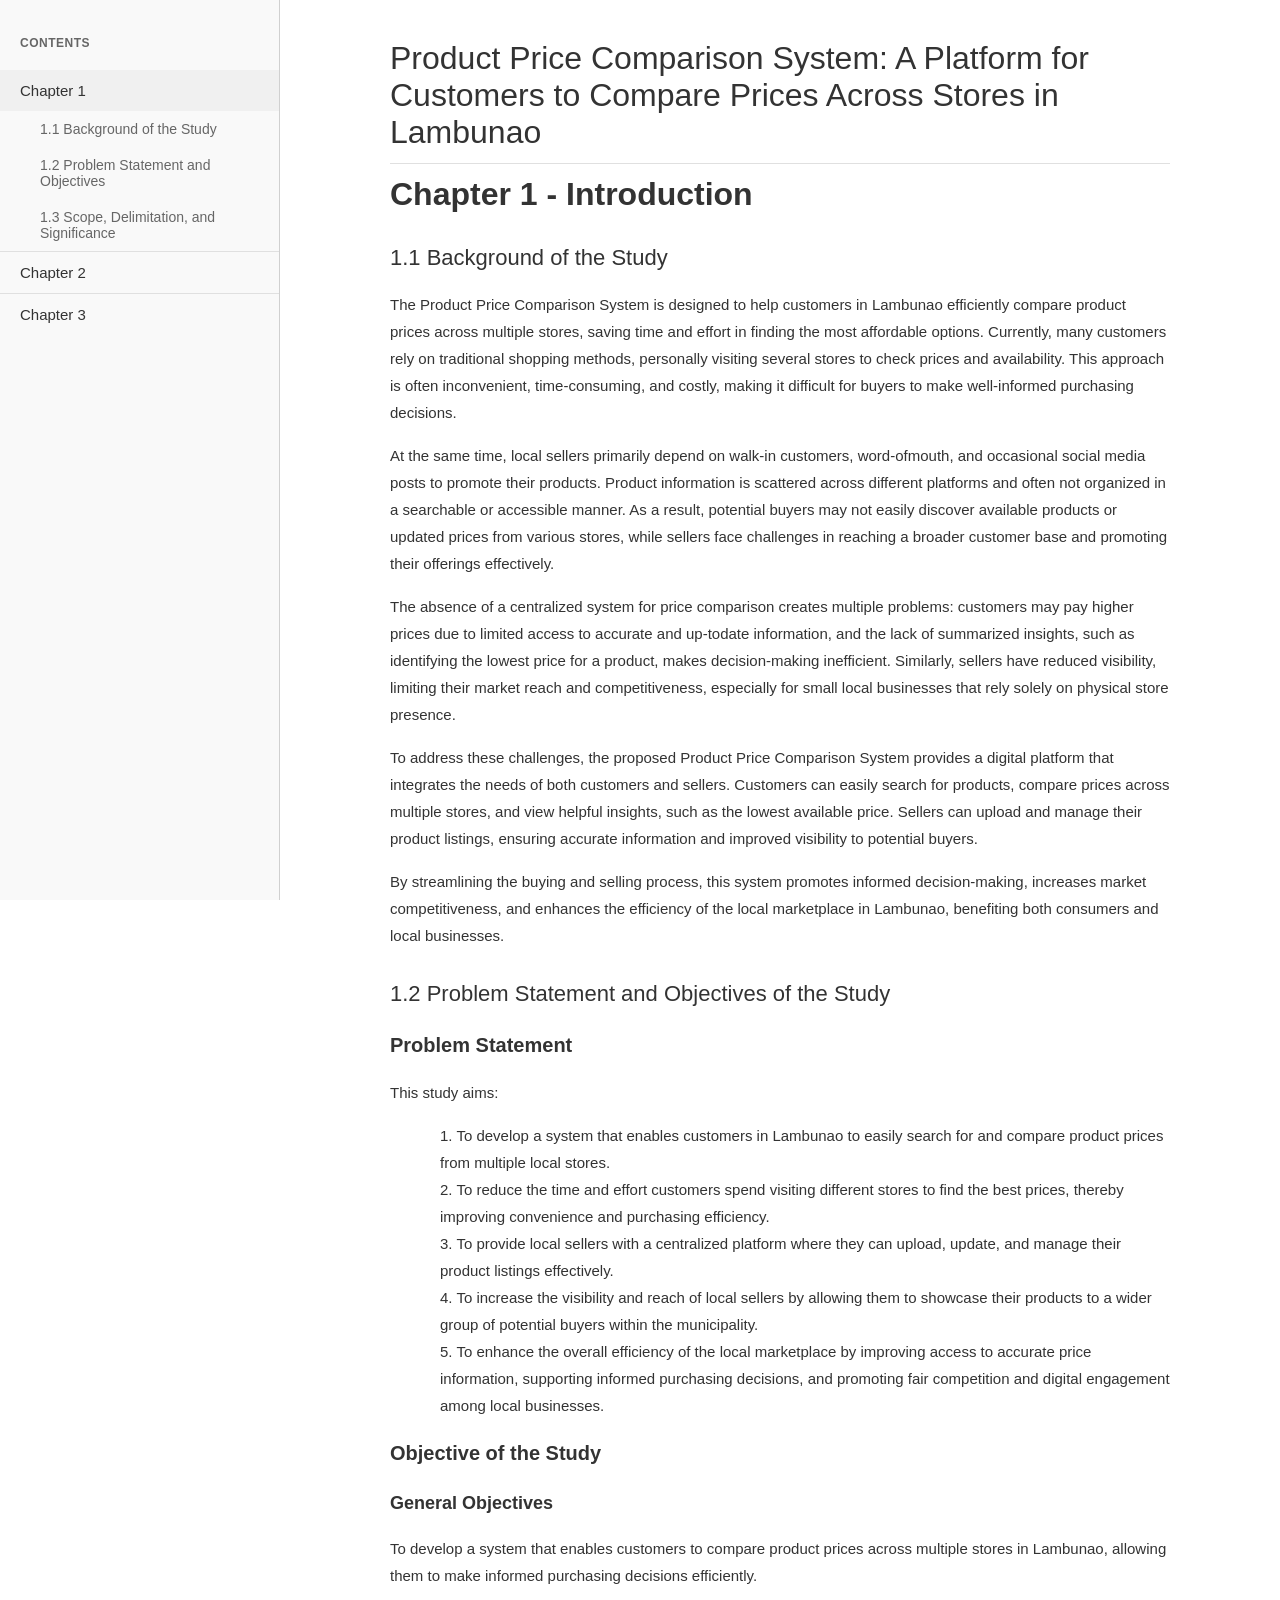
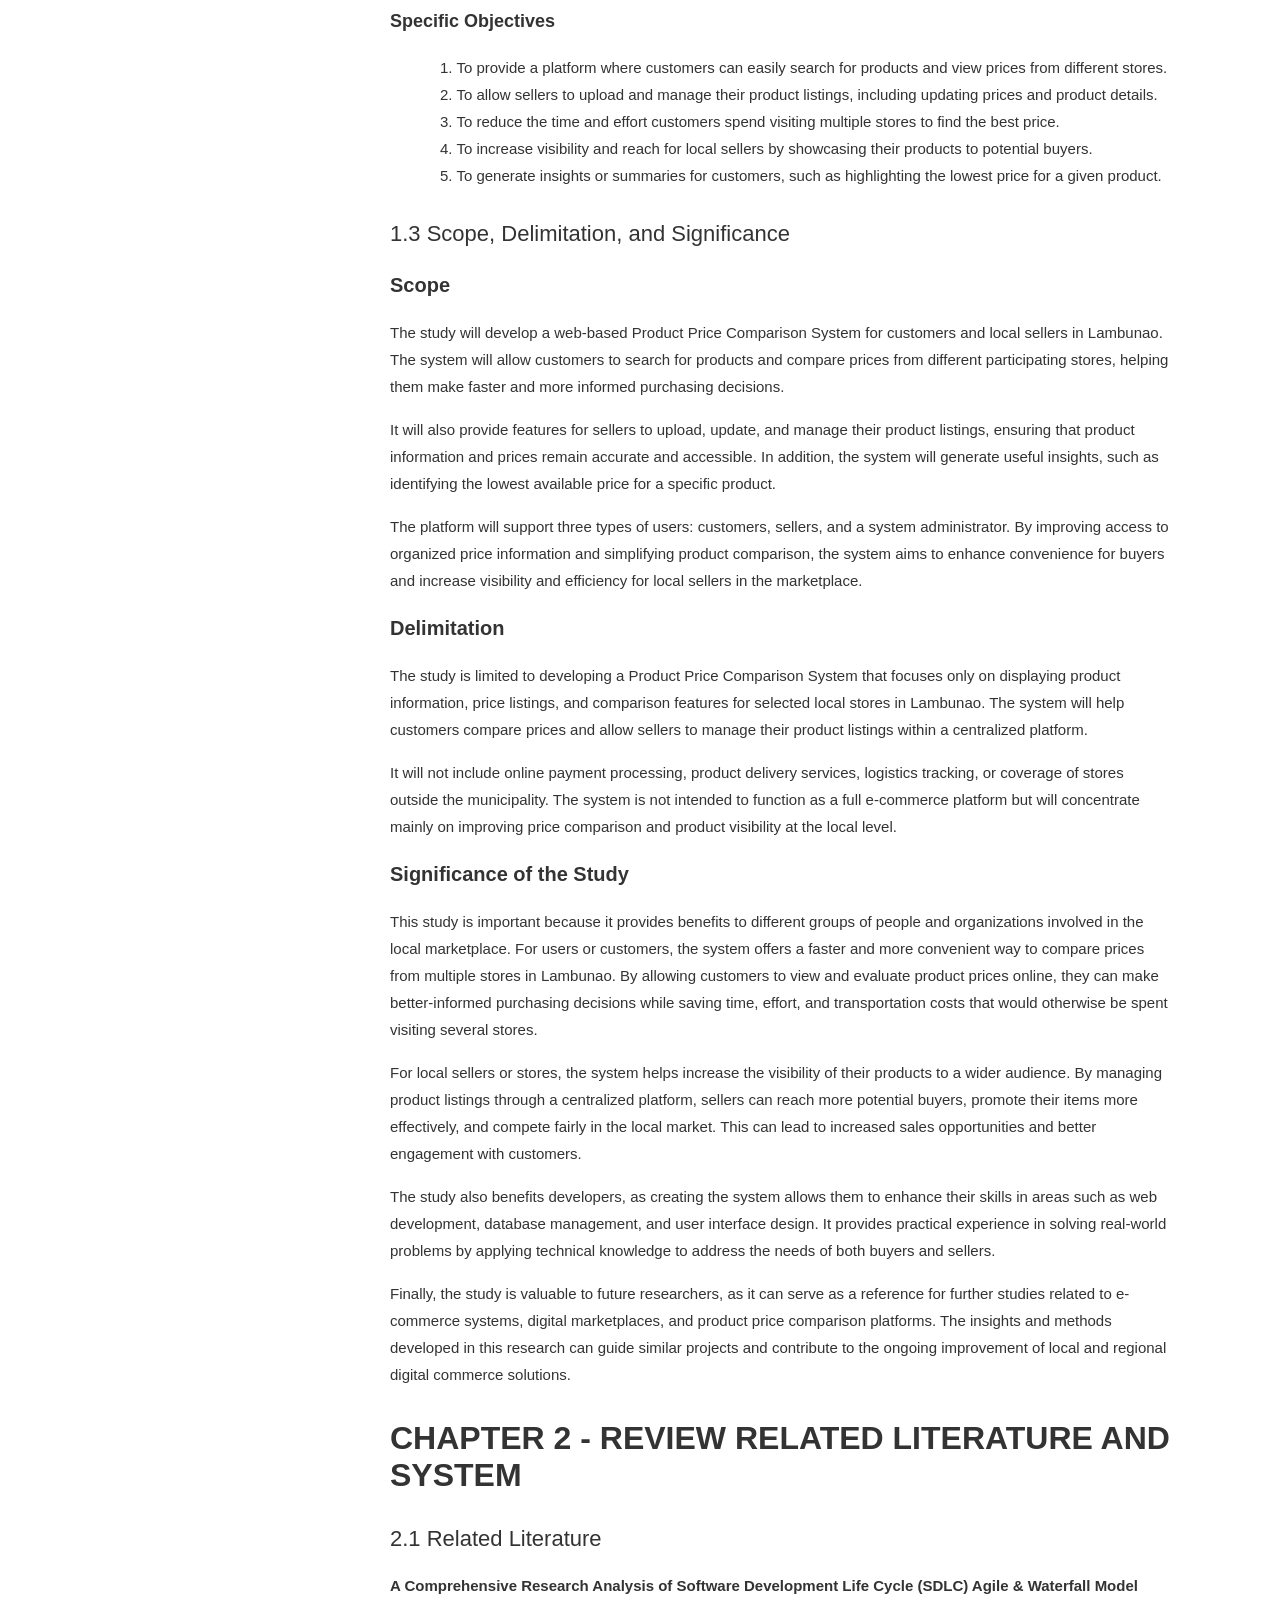
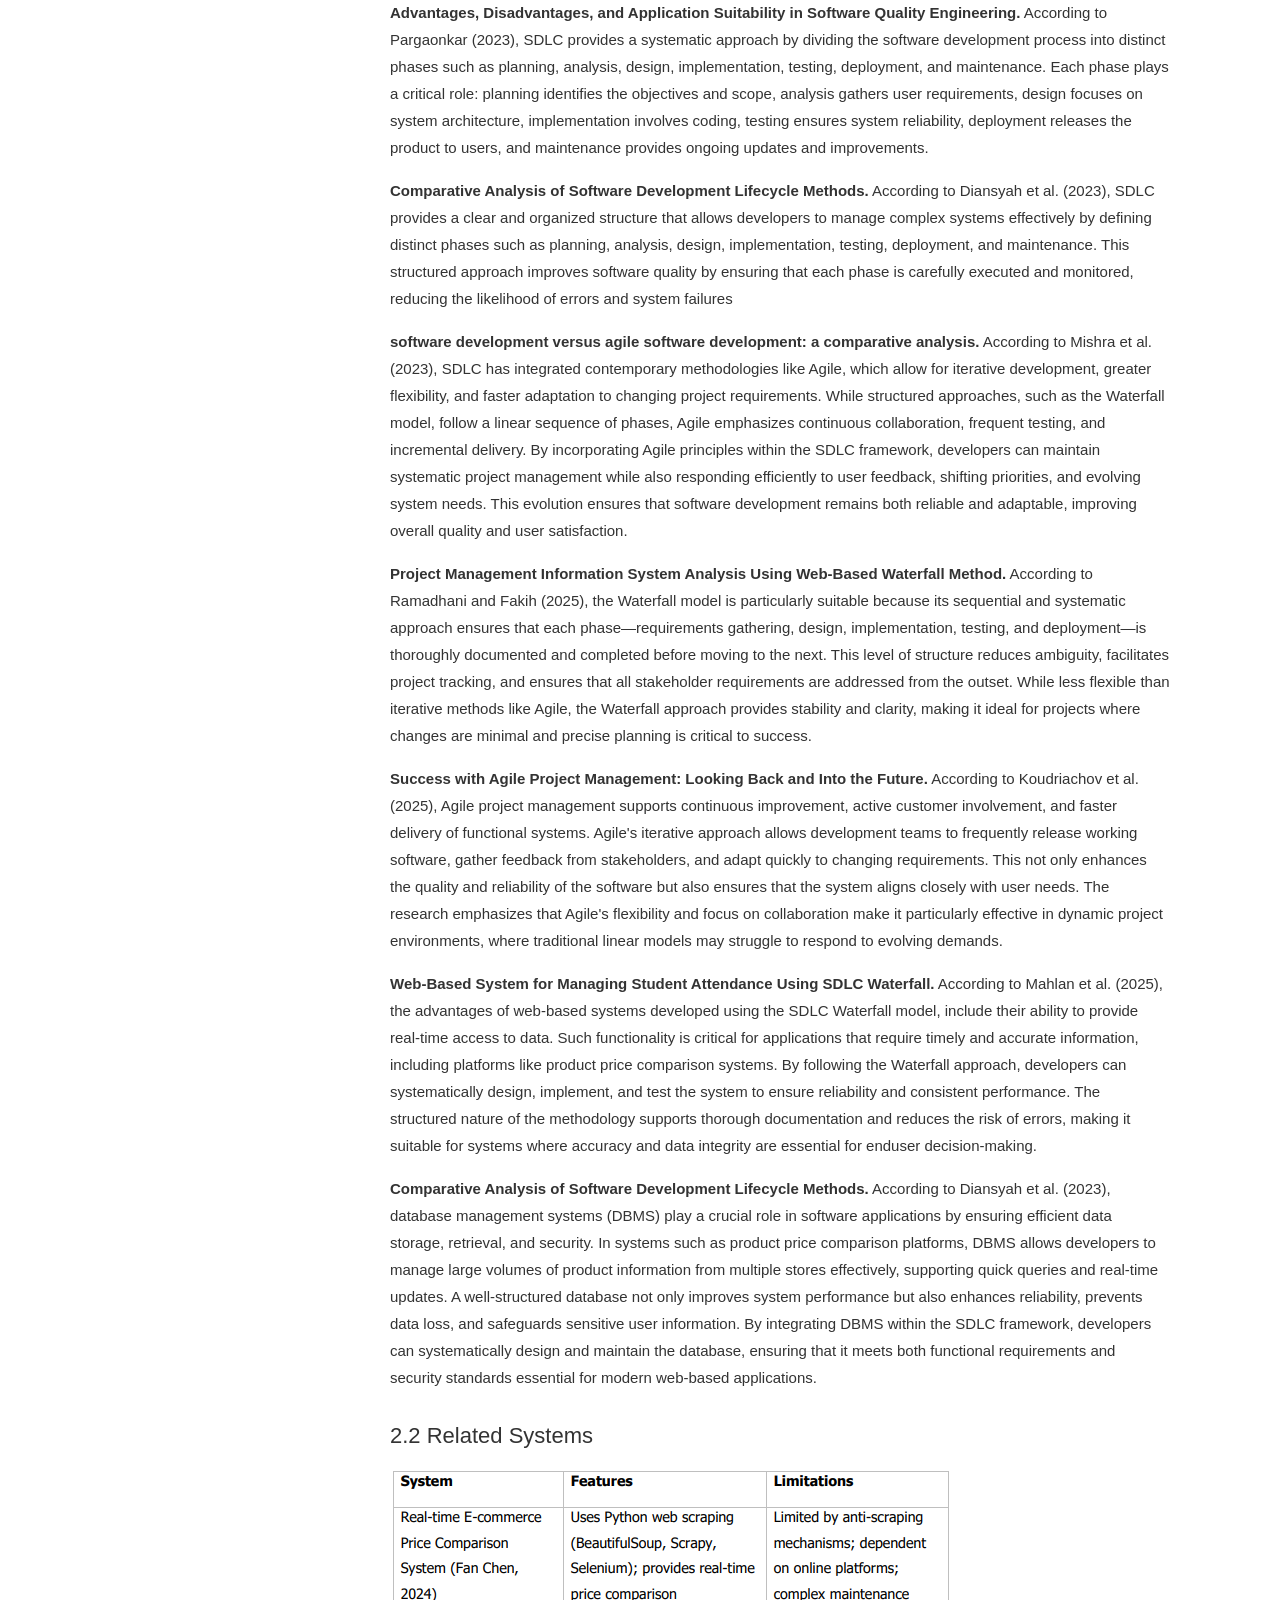
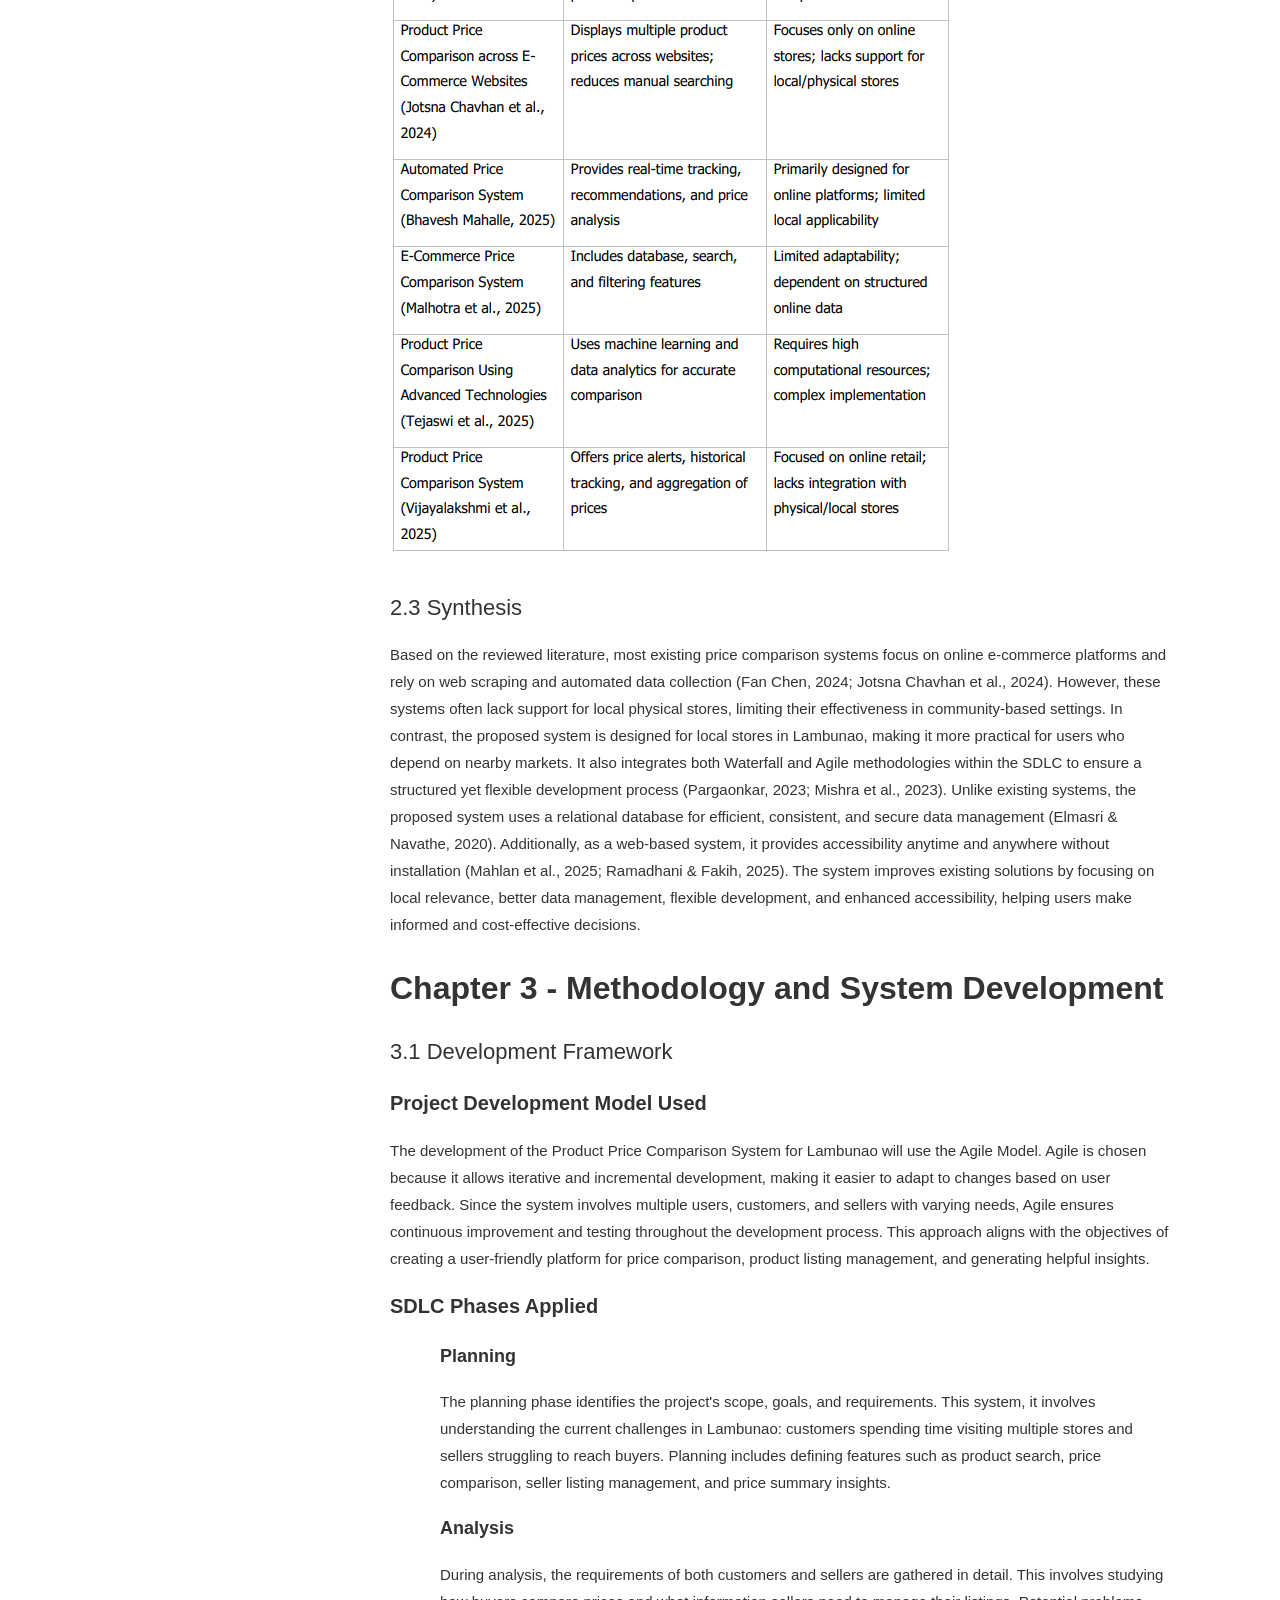
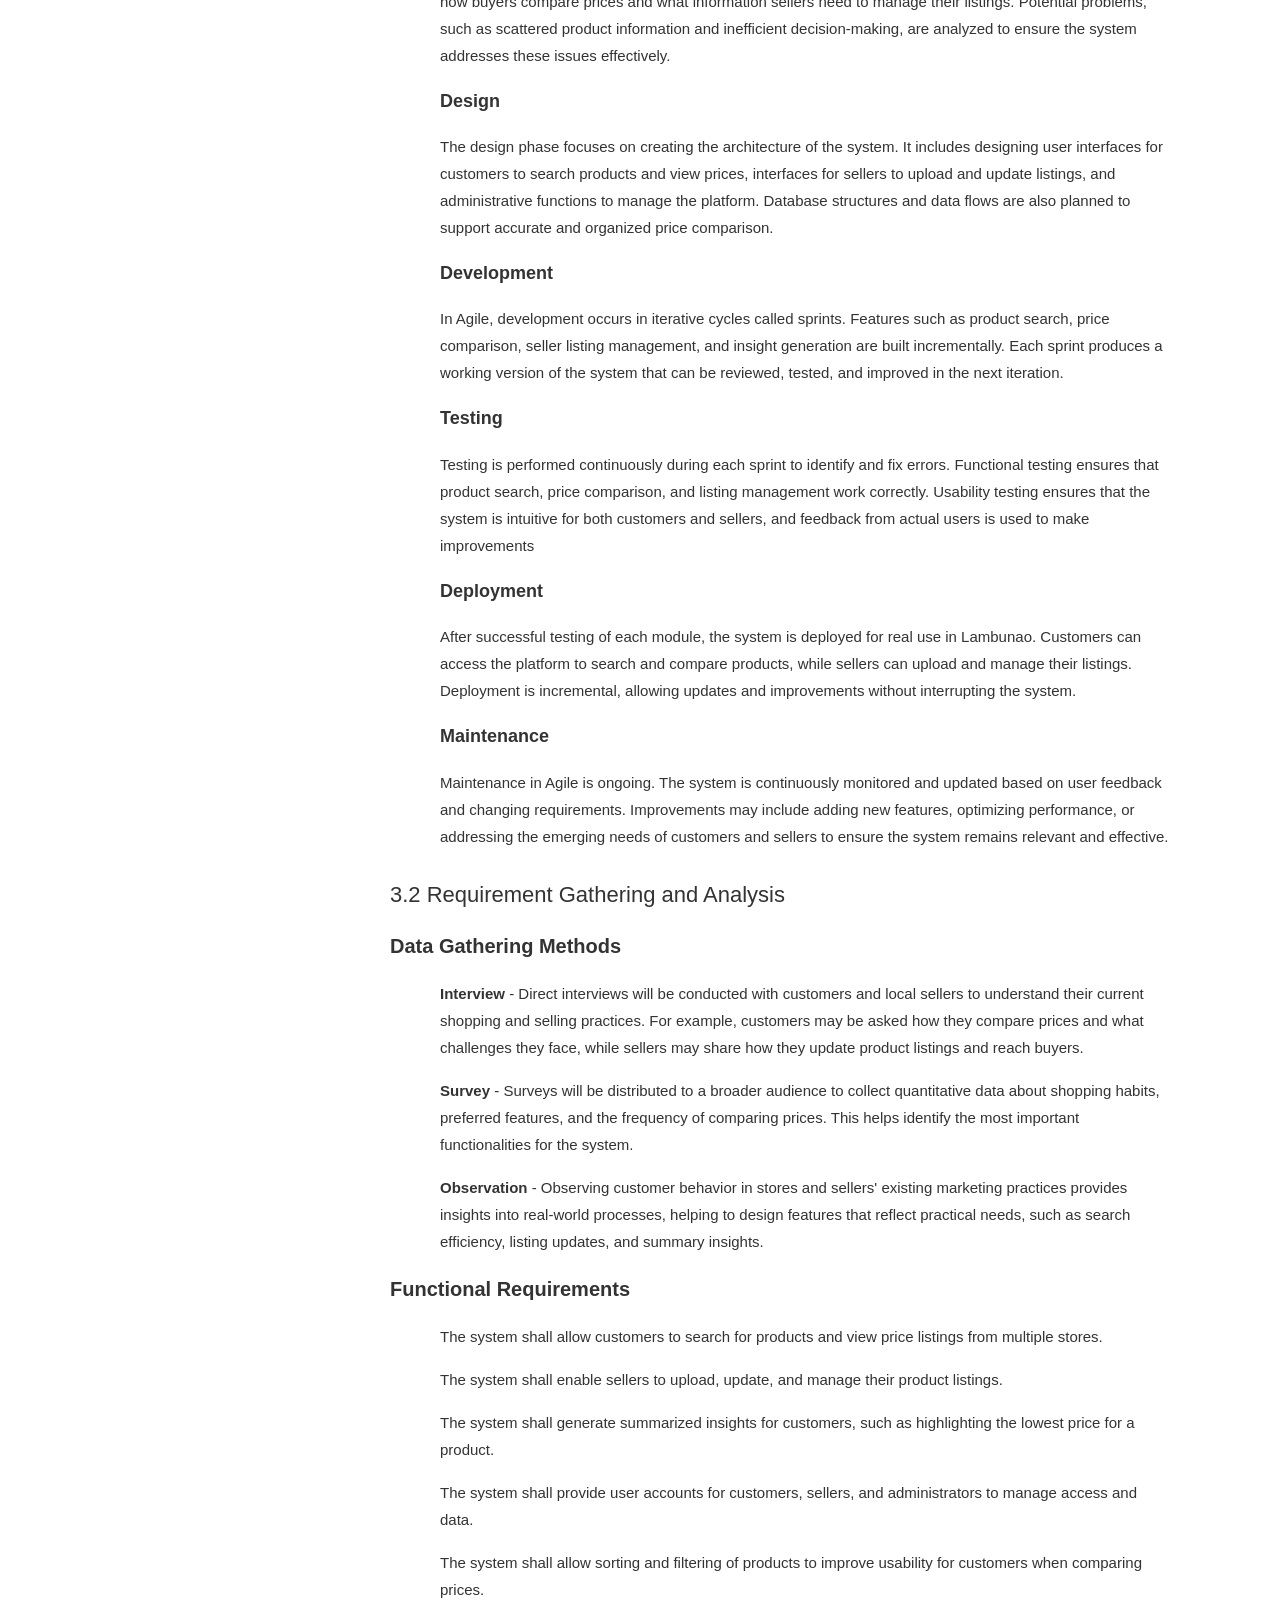
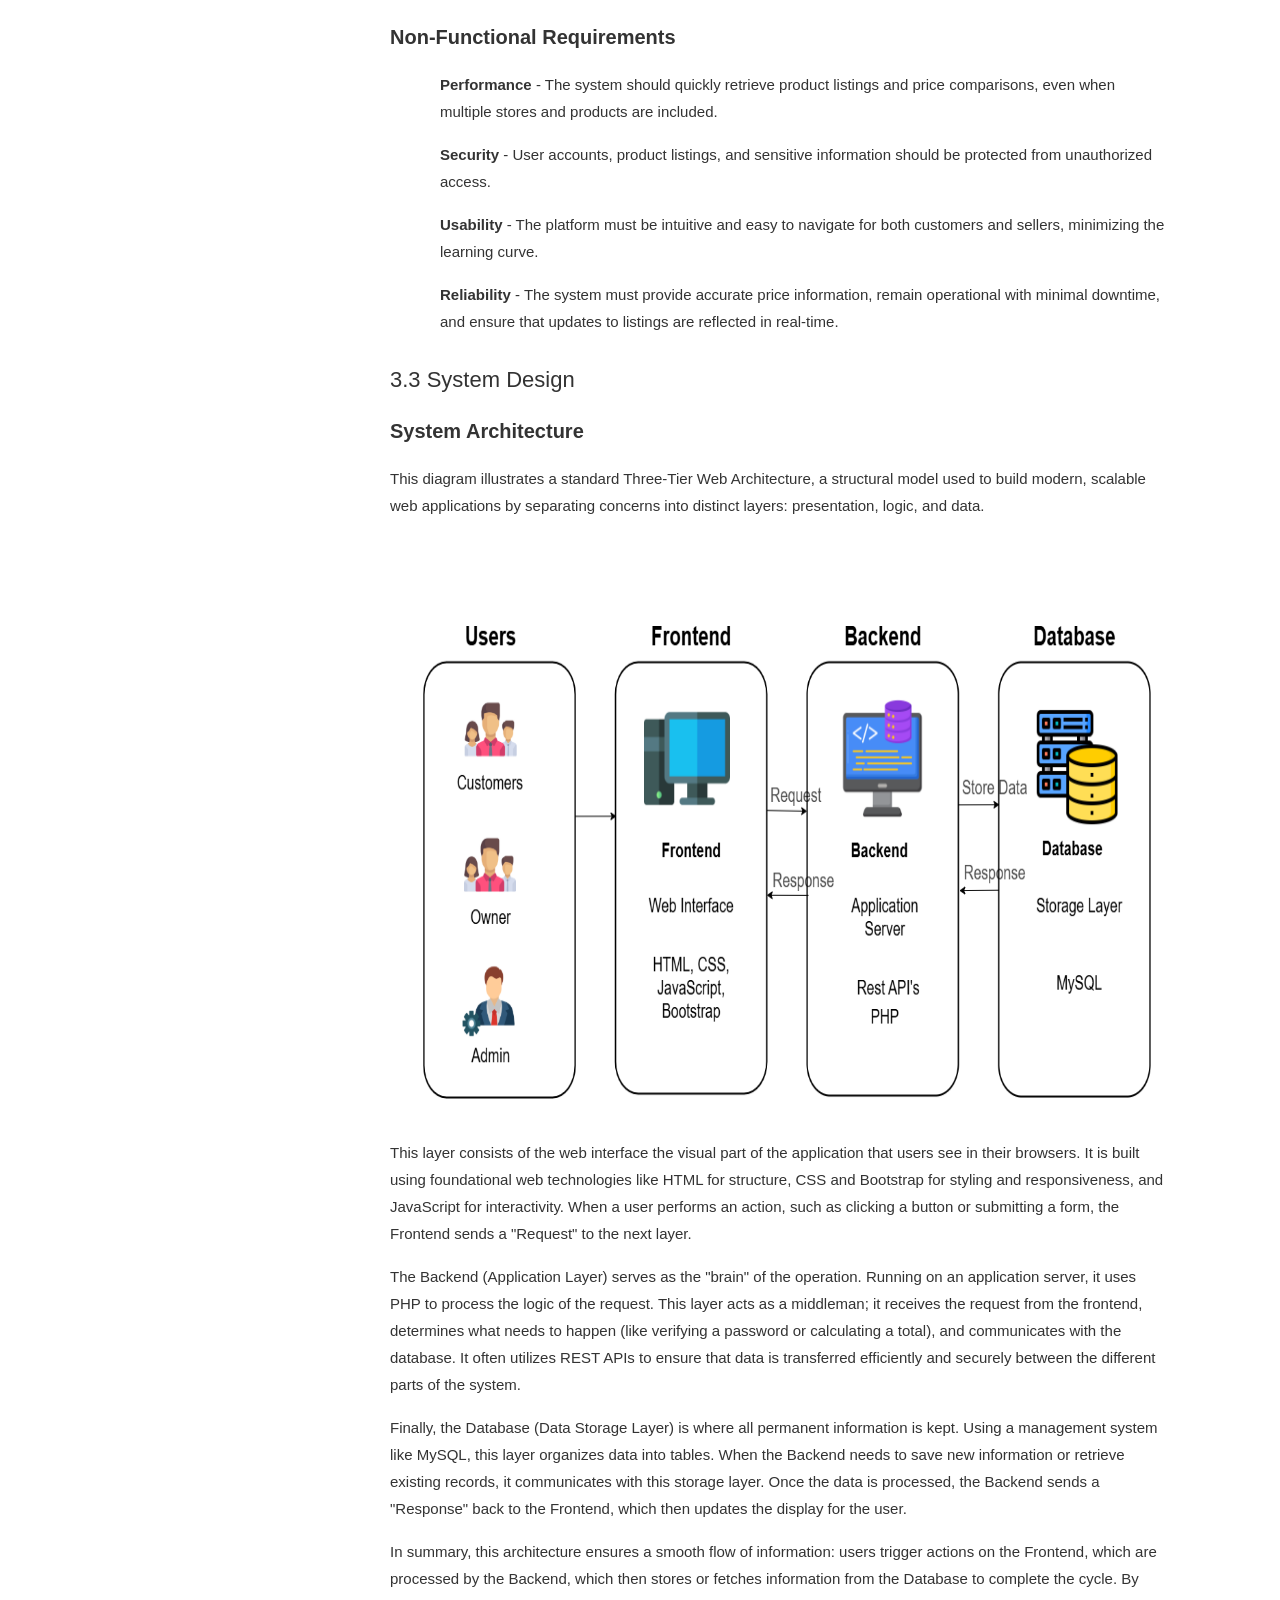
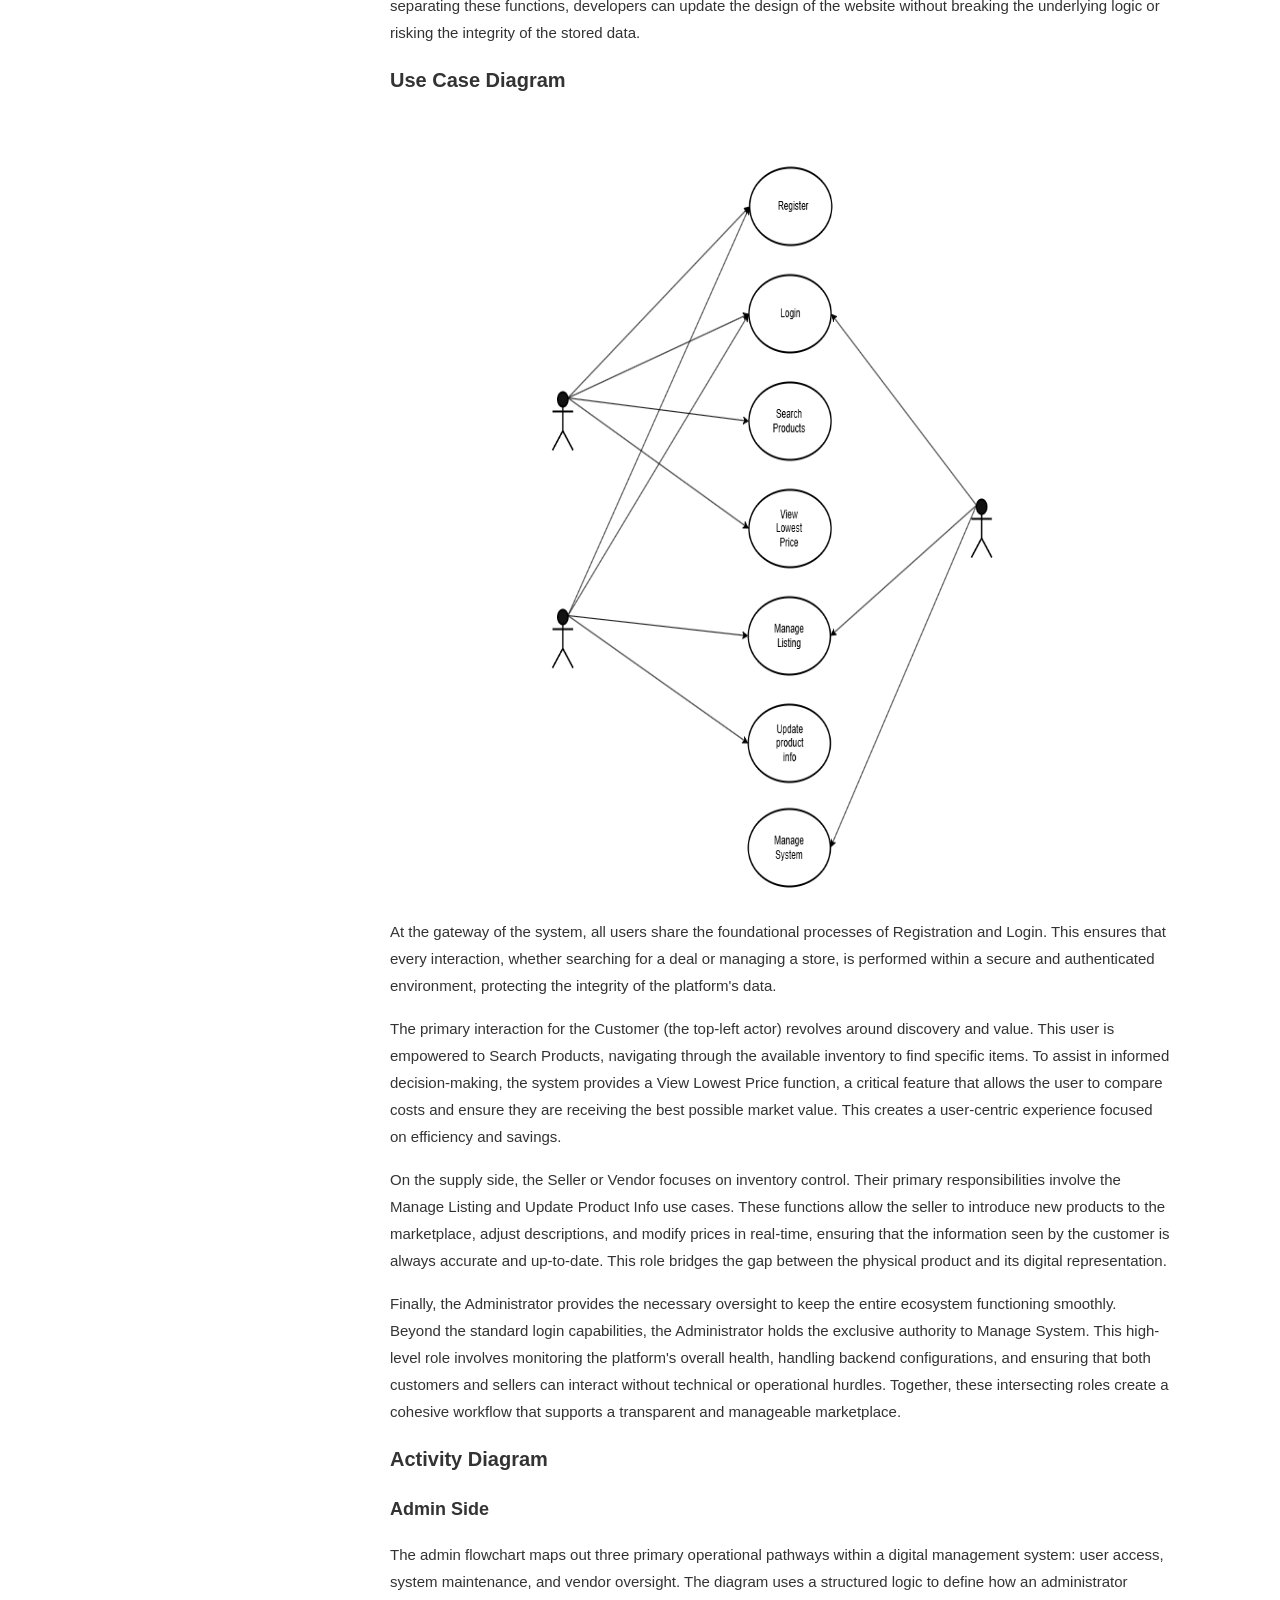
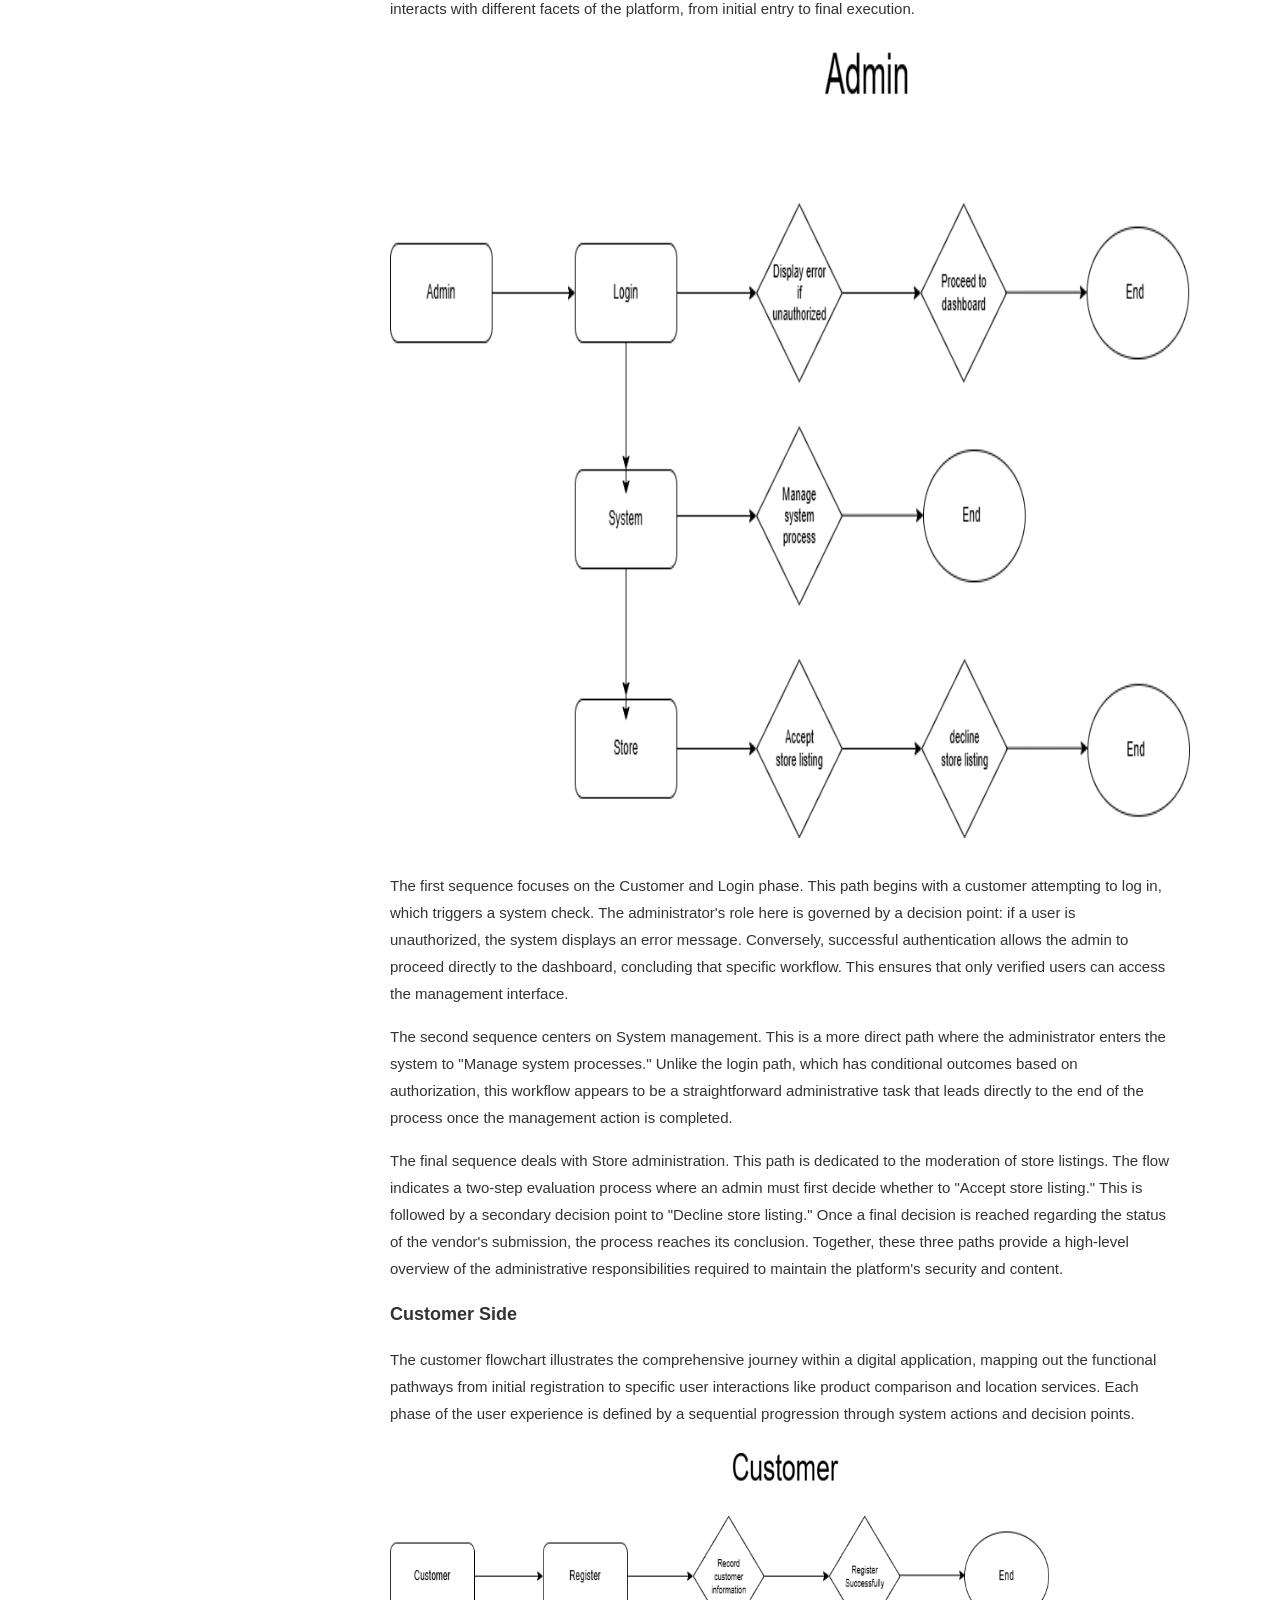
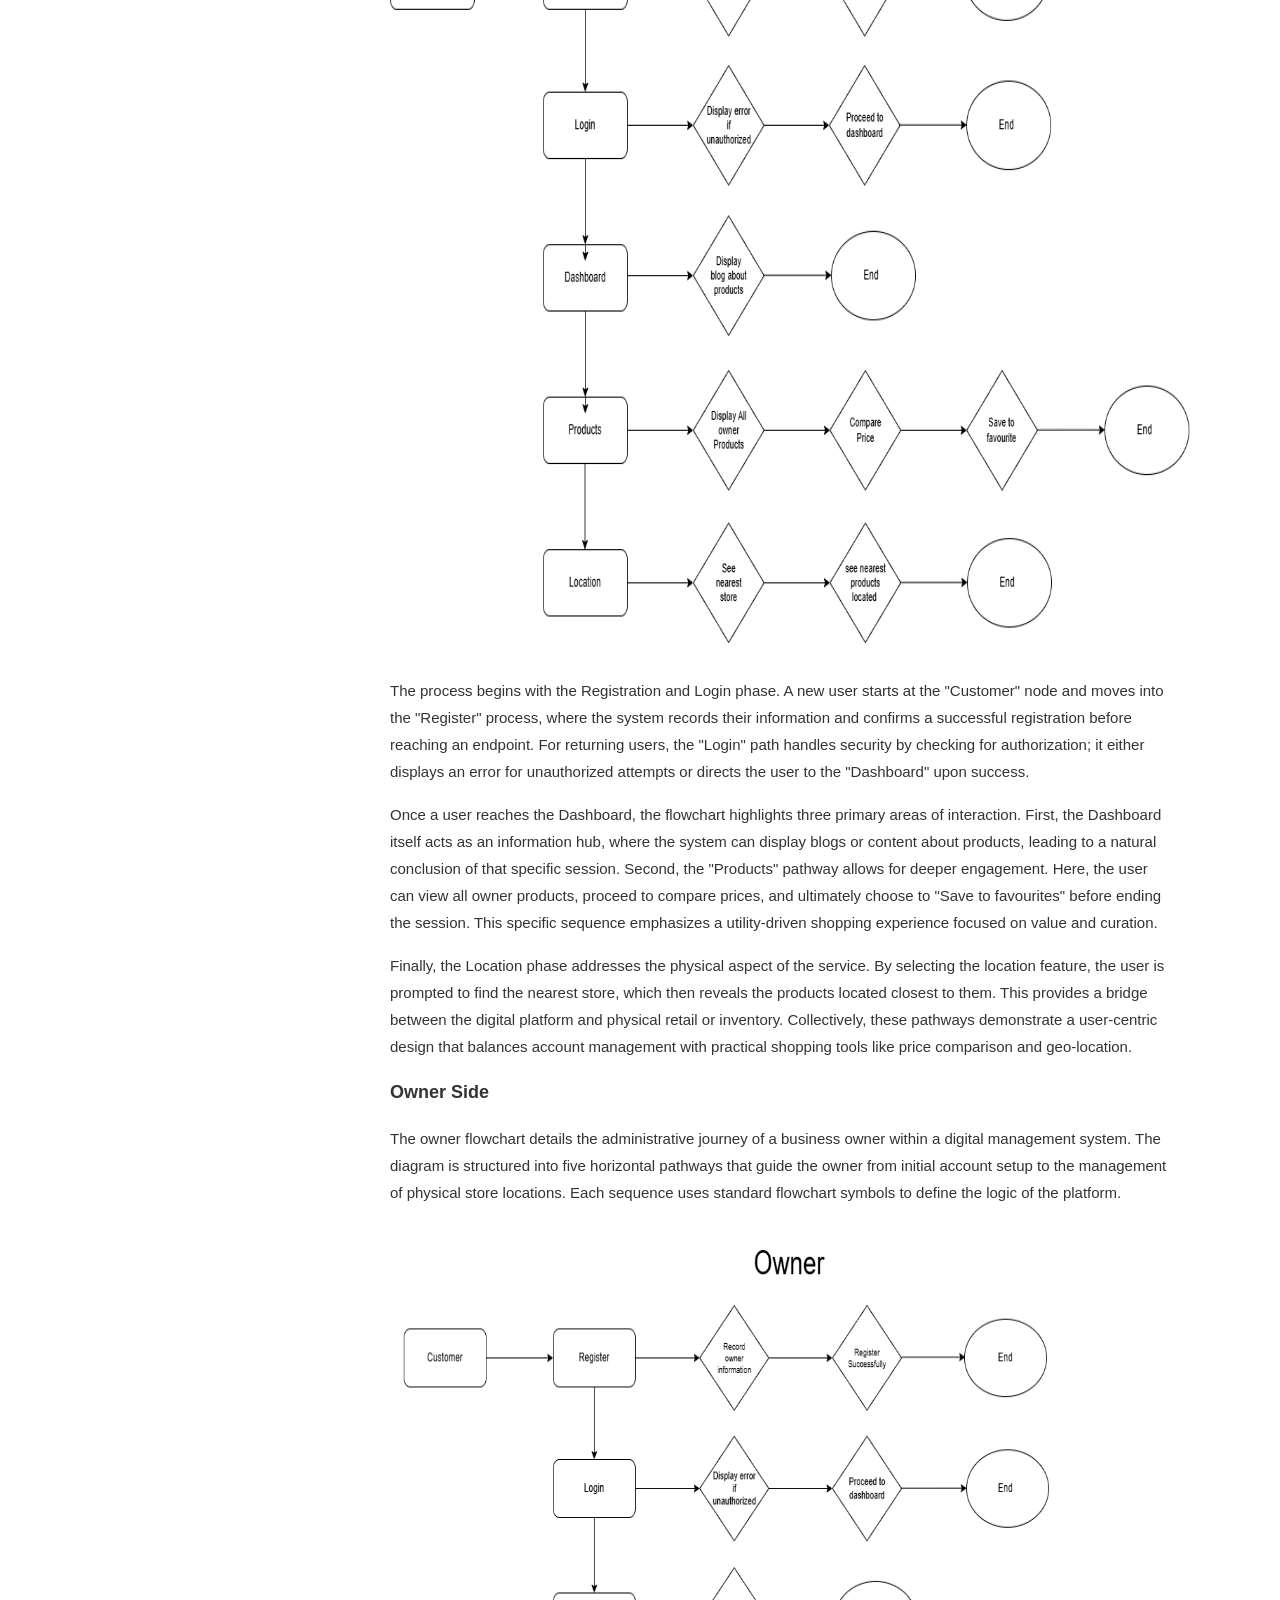
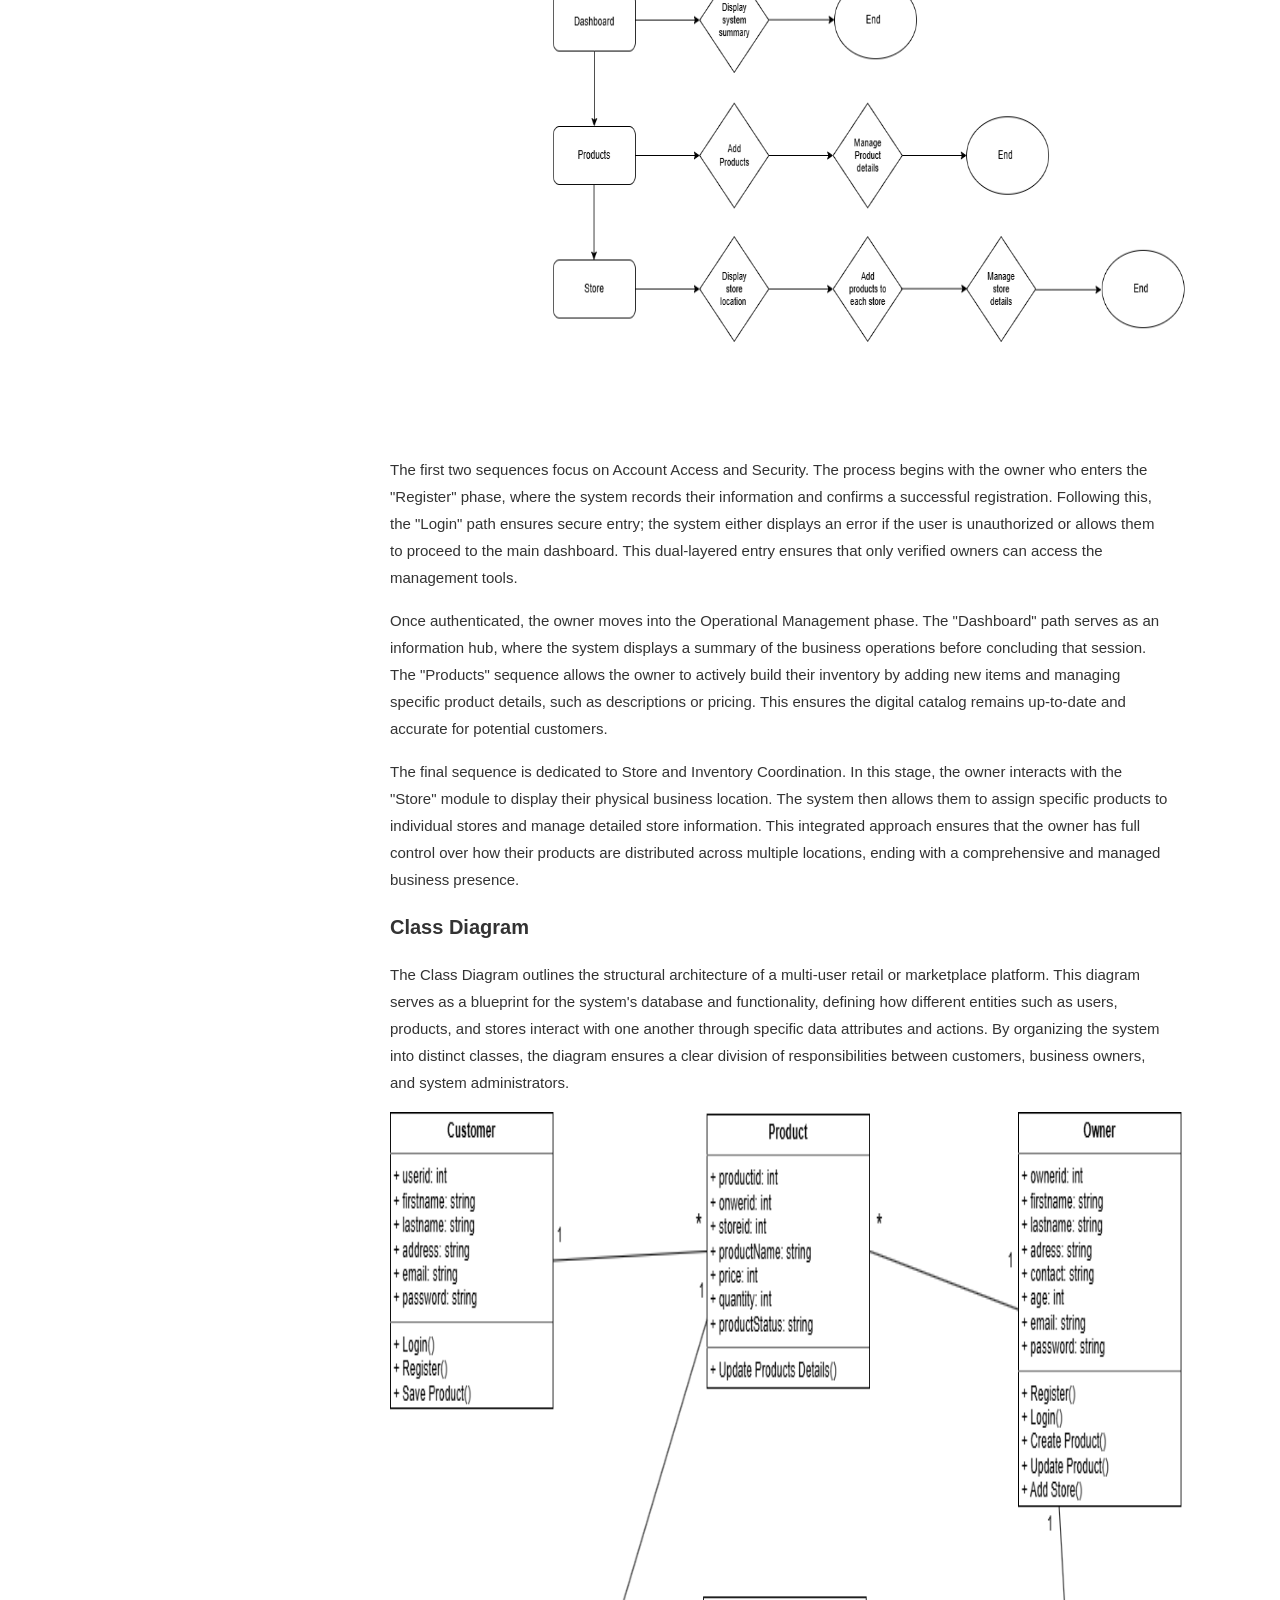
==== commit 23b6eb3f: "Add files via upload" ====
--- a/project_wikipedia.html
+++ b/project_wikipedia.html
@@ -5,14 +5,180 @@
     <meta charset="UTF-8">
     <meta name="viewport" content="width=device-width, initial-scale=1.0">
     <title>Wikipedia Style Article</title>
-    <link rel="stylesheet" href="design.css">
+    <style>
+        * {
+            margin: 0;
+            padding: 0;
+            box-sizing: border-box;
+        }
+
+        html {
+            scroll-behavior: smooth;
+        }
+
+        body {
+            font-family: 'Segoe UI', Tahoma, Geneva, Verdana, sans-serif;
+            background-color: #f5f5f5;
+            color: #333;
+        }
+
+        .container {
+            display: flex;
+            min-height: 100vh;
+            background: #ffffff;
+        }
+
+        /* SIDEBAR STYLES */
+        .sidebar {
+            width: 280px;
+            background: #f9f9f9;
+            border-right: 1px solid #d0d0d0;
+            padding: 24px 0;
+            position: sticky;
+            top: 0;
+            height: 100vh;
+            overflow-y: auto;
+        }
+
+        .sidebar-title {
+            padding: 12px 20px;
+            font-size: 12px;
+            font-weight: 600;
+            color: #666;
+            text-transform: uppercase;
+            letter-spacing: 0.5px;
+            margin-bottom: 8px;
+        }
+
+        .sidebar-section {
+            margin-bottom: 0;
+            border-top: 1px solid #e0e0e0;
+        }
+
+        .sidebar-section:first-of-type {
+            border-top: none;
+        }
+
+        /* DETAILS AND SUMMARY STYLES */
+        details {
+            padding: 0;
+        }
+
+        summary {
+            padding: 12px 20px;
+            cursor: pointer;
+            font-size: 15px;
+            font-weight: 500;
+            color: #333;
+            user-select: none;
+            display: flex;
+            align-items: center;
+            justify-content: space-between;
+            transition: background-color 0.15s ease;
+        }
+
+        summary:hover {
+            background-color: #f0f0f0;
+        }
+
+        summary::marker {
+            color: #0645ad;
+        }
+
+        details[open] summary {
+            background-color: #f0f0f0;
+        }
+
+        /* SUBSECTION ITEMS */
+        .subsection {
+            padding: 0;
+        }
+
+        .subsection-item {
+            padding: 10px 20px 10px 40px;
+            font-size: 14px;
+            color: #666;
+            cursor: pointer;
+            transition: color 0.15s ease;
+            text-decoration: none;
+            display: block;
+        }
+
+        .subsection-item:hover {
+            color: #0645ad;
+            text-decoration: underline;
+        }
+
+        /* MAIN CONTENT AREA */
+        .main-content {
+            flex: 1;
+            padding: 40px 60px;
+            max-width: 900px;
+            margin: 0 auto;
+        }
+
+        .article-title {
+            font-size: 32px;
+            font-weight: 500;
+            margin-bottom: 12px;
+            color: #333;
+            border-bottom: 1px solid #e0e0e0;
+            padding-bottom: 12px;
+        }
+
+        .article-meta {
+            font-size: 14px;
+            color: #666;
+            margin-bottom: 28px;
+        }
+
+        /* CHAPTER CONTENT STYLES */
+        .chapter-content {
+            margin-bottom: 32px;
+        }
+
+        .chapter-content h2 {
+            font-size: 22px;
+            font-weight: 500;
+            margin: 32px 0 12px 0;
+            color: #333;
+            padding-bottom: 8px;
+        }
+
+        .chapter-content h3 {
+            font-size: 16px;
+            font-weight: 500;
+            margin: 20px 0 10px 0;
+            color: #333;
+        }
+
+        .chapter-content p {
+            font-size: 15px;
+            line-height: 1.8;
+            margin-bottom: 16px;
+            color: #333;
+        }
+
+        .chapter-content ul,
+        .chapter-content ol {
+            margin-left: 24px;
+            margin-bottom: 16px;
+        }
+
+        .chapter-content li {
+            font-size: 15px;
+            line-height: 1.8;
+            margin-bottom: 8px;
+            color: #333;
+        }
+    </style>
 </head>
 
 <body>
     <div class="container">
         <div class="sidebar">
             <div class="sidebar-title">Contents</div>
-            <!-- Chapter 1 -->
+
             <details class="sidebar-section" open>
                 <summary>Chapter 1</summary>
                 <div class="subsection">
@@ -51,7 +217,7 @@
             <h1 class="article-title">Product Price Comparison System: A Platform for Customers
                 to Compare Prices Across Stores in Lambunao
             </h1>
-            <!-- Chapter 1 -->
+
             <div class="chapter-content">
                 <h1>Chapter 1 - Introduction</h1>
 
@@ -287,7 +453,7 @@
                 </p>
 
                 <h2 id="ch2-systems">2.2 Related Systems</h2>
-                <p>This section covers related systems and comparative analysis with existing solutions.</p>
+                <img src="related_system.png" alt="">
 
                 <h2 id="ch2-synthesis">2.3 Synthesis</h2>
                 <p>
@@ -308,7 +474,7 @@
                 </p>
             </div>
 
-            <!-- CHAPTER 3 -->
+            <!-- CHAPTER 3 CONTENT -->
             <div class="chapter-content">
                 <h1>Chapter 3 - Methodology and System Development</h1>
 
@@ -440,6 +606,7 @@
                     Architecture, a structural model used to build modern, scalable web applications by
                     separating concerns into distinct layers: presentation, logic, and data.
                 </p>
+                <img style="height: 800px; width: 800px; margin-bottom: -200px;" src="System_architecture.drawio.png" alt="">
                 <p>
                     This layer consists of the web interface the visual part of the application that users see
                     in their browsers. It is built using foundational web technologies like HTML for
@@ -471,6 +638,7 @@
                 </p>
 
                 <p style="font-weight: bold; font-size: 20px;">Use Case Diagram</p>
+                <img style="height: 800px; width: 800px;" src="Use_Case.drawio.png" alt="">
                 <p>
                     At the gateway of the system, all users share the foundational processes
                     of Registration and Login. This ensures that every interaction, whether searching for a
@@ -497,6 +665,7 @@
                 <p>
                     The admin flowchart maps out three primary operational pathways within a digital management system: user access, system maintenance, and vendor oversight. The diagram uses a structured logic to define how an administrator interacts with different facets of the platform, from initial entry to final execution.
                 </p>
+                <img style="height: 800px; width: 800px; margin-bottom: 30px;" src="admin_activity_diagram.drawio.png" alt="">
                 <p>
                     The first sequence focuses on the Customer and Login phase. This path begins
                     with a customer attempting to log in, which triggers a system check. The administrator's
@@ -526,6 +695,7 @@
                 <p>
                     The customer flowchart illustrates the comprehensive journey within a digital application, mapping out the functional pathways from initial registration to specific user interactions like product comparison and location services. Each phase of the user experience is defined by a sequential progression through system actions and decision points.
                 </p>
+                <img style="height: 800px; width: 800px; margin-bottom: 30px;" src="customer_activity_diagram.drawio.png" alt="">
                 <p>
                     The process begins with the Registration and Login phase. A new user starts at
                     the "Customer" node and moves into the "Register" process, where the system records
@@ -556,6 +726,7 @@
                 <p>
                     The owner flowchart details the administrative journey of a business owner within a digital management system. The diagram is structured into five horizontal pathways that guide the owner from initial account setup to the management of physical store locations. Each sequence uses standard flowchart symbols to define the logic of the platform.
                 </p>
+                <img style="height: 800px; width: 800px; margin-bottom: 30px;" src="owner_activity_diagram.drawio.png" alt="">
                 <p>
                     The first two sequences focus on Account Access and Security. The process
                     begins with the owner who enters the "Register" phase, where the system records
@@ -582,6 +753,7 @@
                 <p>
                     The Class Diagram outlines the structural architecture of a multi-user retail or marketplace platform. This diagram serves as a blueprint for the system's database and functionality, defining how different entities such as users, products, and stores interact with one another through specific data attributes and actions. By organizing the system into distinct classes, the diagram ensures a clear division of responsibilities between customers, business owners, and system administrators.
                 </p>
+                <img style="height: 800px; width: 800px; margin-bottom: 30px;" src="class_diagram.drawio.png" alt="">
                 <p>
                     At the core of the system's data are the three primary user roles: the Customer,
                     the Owner, and the Admin. The Customer class is designed for individuals browsing the
@@ -613,6 +785,7 @@
                 <p>
                     The Deployment Diagram illustrates the physical and software architecture of a web-based application. It maps out how different hardware devices, referred to as nodes, interact with specific software artifacts to deliver a functional service to an end-user. By organizing these components into a visual hierarchy, the diagram explains the flow of data from the public internet through the server-side infrastructure and finally to the user's local device.
                 </p>
+                <img style="height: 800px; width: 800px; margin-bottom: -200px;" src="Deployment_diagram.drawio.png" alt="">
                 <p>
                     The environment where the website's core files reside is positioned as a mediator,
                     receiving requests from the global Internet and directing them to the appropriate
@@ -643,6 +816,7 @@
                 <p>
                     This Entity Relationship Diagram (ERD) serves as the digital blueprint for the Product Price Comparison System's database. This diagram illustrates how information is organized, stored, and interconnected, ensuring that the relationships between users, stores, and products remain consistent and logical. The structure is built around six primary entities: Customer, Product, Owner, Favourite, Admin, and Store, each defined by specific attributes and keys that maintain data integrity.
                 </p>
+                <img style="height: 800px; width: 800px; margin-bottom: 30px;" src="ERD_diagram.drawio.png" alt="">
                 <p>
                     At the center of the ecosystem are the Owner and Store entities. An Owner is
                     defined by personal details such as name, email, and password. A single Owner can manage multiple Stores and list various Products. The Store entity captures essential local data, including the store's name, type, and status, while the Product entity tracks specific inventory details like price, quantity, and product status. The system can effortlessly link every item and shop back to its specific proprietor, ensuring clear accountability for pricing updates.
